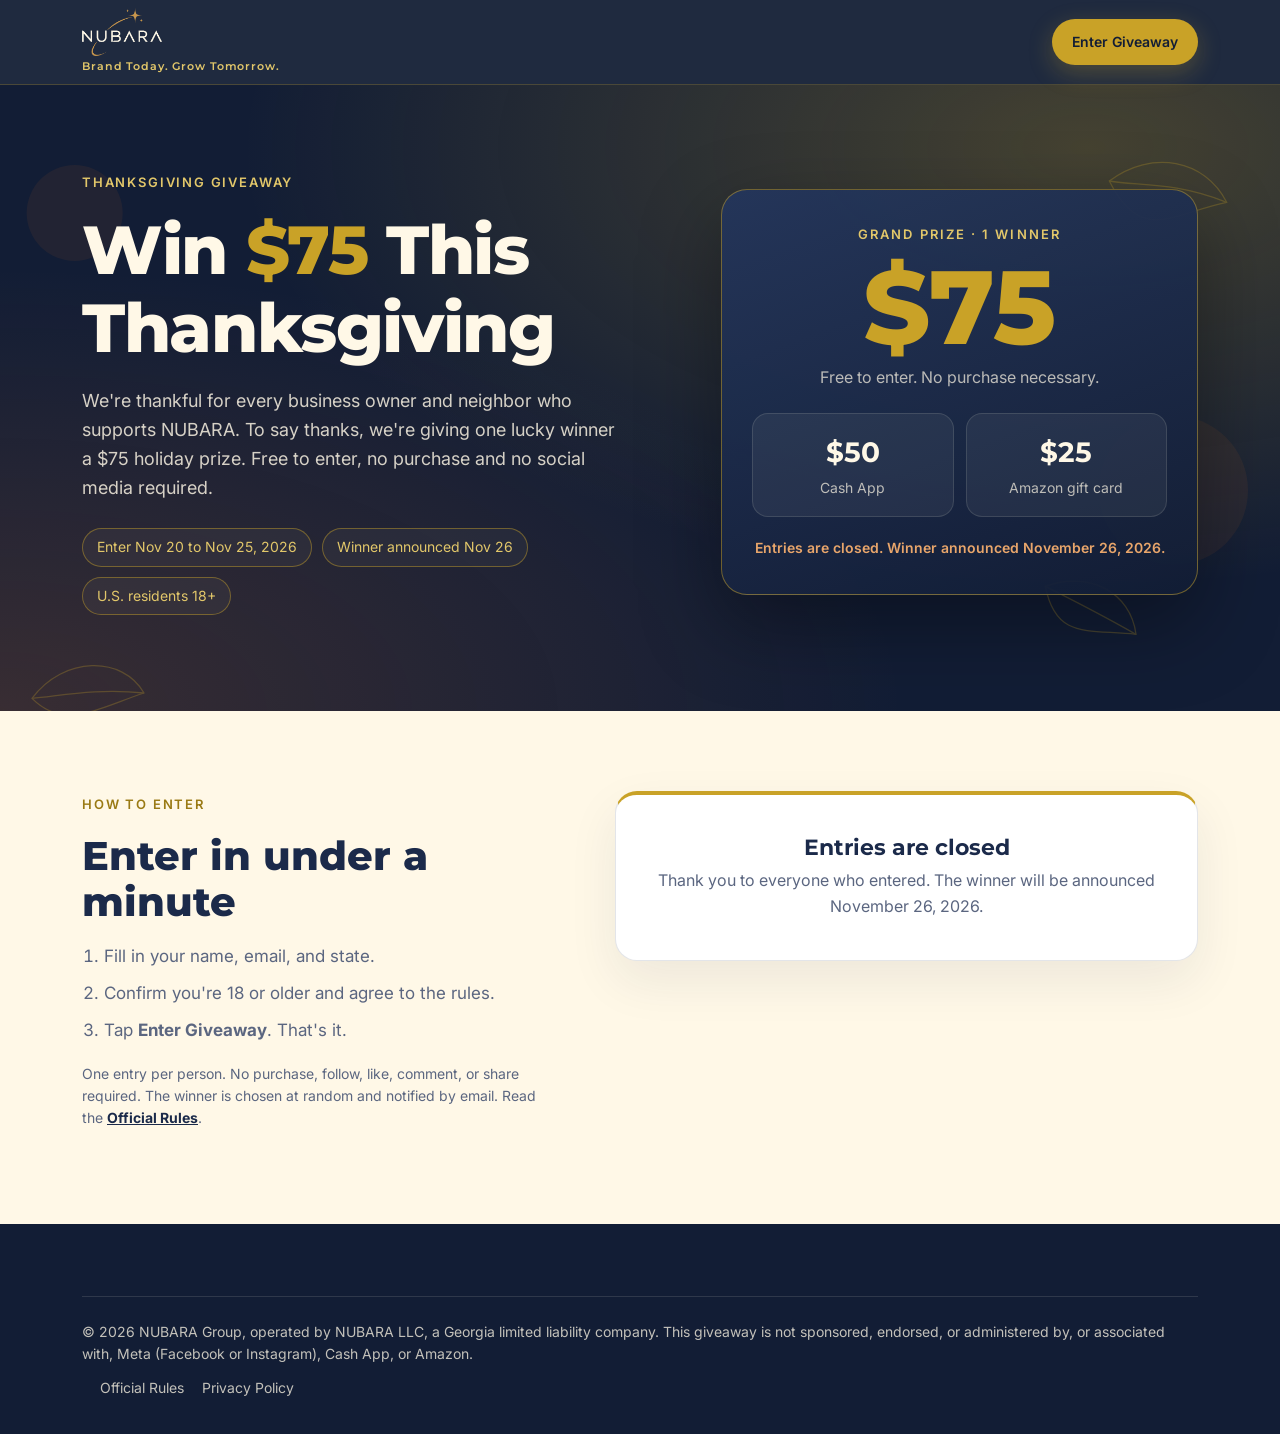
==== giveaway/index.html @ e5b932e5 "Add reusable giveaway system: Thanksgiving giveaway page, official rules, homepage banner Config-dri" ====
<!DOCTYPE html>
<html lang="en">
<head>
  <meta charset="UTF-8">
  <meta name="viewport" content="width=device-width, initial-scale=1.0">
  <title>Thanksgiving Giveaway | NUBARA Group</title>
  <meta name="description" content="Enter the NUBARA Group Thanksgiving Giveaway for a chance to win $75. Free to enter. U.S. residents 18+. No purchase or social media required.">
  <link rel="canonical" href="https://www.nubaragroup.com/giveaway/">
  <meta property="og:title" content="Win $75 This Thanksgiving | NUBARA Group">
  <meta property="og:description" content="Free to enter. One winner gets $50 Cash App + a $25 Amazon gift card. U.S. residents 18+.">
  <meta property="og:url" content="https://www.nubaragroup.com/giveaway/">
  <meta property="og:type" content="website">
  <link rel="icon" href="../assets/favicon.svg" type="image/svg+xml">
  <link rel="preconnect" href="https://fonts.googleapis.com">
  <link rel="preconnect" href="https://fonts.gstatic.com" crossorigin>
  <link href="https://fonts.googleapis.com/css2?family=Inter:wght@400;500;600&family=Montserrat:wght@600;700;800&display=swap" rel="stylesheet">
  <link rel="stylesheet" href="../assets/styles.css">
  <link rel="stylesheet" href="../promo/promo.css">
  <script src="../promo/config.js"></script>
</head>
<body class="promo-theme-thanksgiving">

<header class="site-header">
  <div class="wrap nav">
    <a class="brand" href="../" aria-label="NUBARA home"><img src="../assets/logo-light.png" alt="NUBARA"><span class="brand-tag">Brand Today. Grow Tomorrow.</span></a>
    <a class="btn btn-gold" href="#enter">Enter Giveaway</a>
  </div>
</header>

<main>
  <section class="gv-hero">
    <svg class="gv-leaves" viewBox="0 0 1200 600" preserveAspectRatio="xMidYMid slice" aria-hidden="true">
      <g fill="none" stroke="#C9A227" stroke-width="1.2" opacity=".55">
        <path d="M1040 90c40-30 90-20 110 20-50 10-80 40-110-20z"/><path d="M1040 90c25 5 60 0 110 20"/>
        <path d="M30 575c30-40 85-40 105-5-45 15-75 35-105 5z"/><path d="M30 575c25-2 60-10 105-5"/>
        <path d="M980 470c40-15 80 5 85 45-45-5-75 5-85-45z"/><path d="M980 470c20 10 50 25 85 45"/>
      </g>
      <g fill="#C1652A" opacity=".18">
        <circle cx="1100" cy="380" r="70"/><circle cx="70" cy="120" r="45"/>
      </g>
    </svg>
    <div class="wrap">
      <div>
        <span class="eyebrow" data-p="eyebrow">Thanksgiving Giveaway</span>
        <h1 data-p="headline-html">Win <span class="gold">$75</span> This Thanksgiving</h1>
        <p class="lead" data-p="intro">We're thankful for every business owner and neighbor who supports NUBARA. To say thanks, we're giving one lucky winner a $75 holiday prize. Free to enter, no purchase and no social media required.</p>
        <div class="gv-facts">
          <span class="gv-chip" data-p="window">Enter Nov 20 to Nov 25, 2026</span>
          <span class="gv-chip" data-p="announce-chip">Winner announced Nov 26</span>
          <span class="gv-chip">U.S. residents 18+</span>
        </div>
      </div>
      <div class="gv-prize">
        <div class="label">Grand prize &middot; <span data-p="winners-text">1 winner</span></div>
        <div class="total" data-p="prizeTotal">$75</div>
        <p class="sub">Free to enter. No purchase necessary.</p>
        <div class="gv-prize-items" data-p="prizes">
          <div><b>$50</b><span>Cash App</span></div>
          <div><b>$25</b><span>Amazon gift card</span></div>
        </div>
        <div class="gv-count" data-p="countdown" aria-live="polite"></div>
      </div>
    </div>
  </section>

  <section class="gv-entry" id="enter">
    <div class="wrap">
      <div class="gv-steps">
        <span class="eyebrow" style="color:#9A7A14">How to enter</span>
        <h2>Enter in under a minute</h2>
        <ol>
          <li>Fill in your name, email, and state.</li>
          <li>Confirm you're 18 or older and agree to the rules.</li>
          <li>Tap <strong>Enter Giveaway</strong>. That's it.</li>
        </ol>
        <p class="fine">One entry per person. No purchase, follow, like, comment, or share required. The winner is chosen at random and notified by email. Read the <a href="rules.html">Official Rules</a>.</p>
      </div>

      <div class="gv-card" id="gv-card">
        <div id="gv-form-wrap">
          <h3>Enter the giveaway</h3>
          <p class="sub">We'll only use your info to run this giveaway and contact the winner.</p>
          <form class="gv-form" id="gv-form" novalidate>
            <label class="f">Full name<input type="text" name="name" autocomplete="name" maxlength="80" required></label>
            <label class="f">Email address<input type="email" name="email" autocomplete="email" maxlength="120" required></label>
            <label class="f">State of residence
              <select name="state" required>
                <option value="">Select your state</option>
                <option>Alabama</option><option>Alaska</option><option>Arizona</option><option>Arkansas</option><option>California</option><option>Colorado</option><option>Connecticut</option><option>Delaware</option><option>District of Columbia</option><option>Florida</option><option>Georgia</option><option>Hawaii</option><option>Idaho</option><option>Illinois</option><option>Indiana</option><option>Iowa</option><option>Kansas</option><option>Kentucky</option><option>Louisiana</option><option>Maine</option><option>Maryland</option><option>Massachusetts</option><option>Michigan</option><option>Minnesota</option><option>Mississippi</option><option>Missouri</option><option>Montana</option><option>Nebraska</option><option>Nevada</option><option>New Hampshire</option><option>New Jersey</option><option>New Mexico</option><option>New York</option><option>North Carolina</option><option>North Dakota</option><option>Ohio</option><option>Oklahoma</option><option>Oregon</option><option>Pennsylvania</option><option>Rhode Island</option><option>South Carolina</option><option>South Dakota</option><option>Tennessee</option><option>Texas</option><option>Utah</option><option>Vermont</option><option>Virginia</option><option>Washington</option><option>West Virginia</option><option>Wisconsin</option><option>Wyoming</option>
              </select>
            </label>
            <label class="gv-check"><input type="checkbox" name="age" required><span>I confirm I am 18 years of age or older and a legal U.S. resident.</span></label>
            <label class="gv-check"><input type="checkbox" name="rules" required><span>I agree to the <a href="rules.html" target="_blank" rel="noopener">Official Giveaway Rules</a>.</span></label>
            <div class="gv-hp" aria-hidden="true"><label>Leave blank<input type="text" name="website" tabindex="-1" autocomplete="off"></label></div>
            <button class="btn btn-gold" type="submit">Enter Giveaway</button>
            <p class="gv-status" id="gv-status" role="status" aria-live="polite"></p>
          </form>
        </div>
      </div>
    </div>
  </section>
</main>

<footer class="site-footer" style="padding-top:28px">
  <div class="wrap">
    <div class="footer-bottom">
      <span>&copy; 2026 NUBARA Group, operated by NUBARA LLC, a Georgia limited liability company. This giveaway is not sponsored, endorsed, or administered by, or associated with, Meta (Facebook or Instagram), Cash App, or Amazon.</span>
      <span><a href="rules.html">Official Rules</a><a href="../privacy-policy.html">Privacy Policy</a></span>
    </div>
  </div>
</footer>

<script src="../promo/promo.js"></script>
</body>
</html>
---- assets/styles.css ----
:root {
  --navy: #1B2A4A;
  --navy-deep: #121D35;
  --navy-soft: #24365C;
  --gold: #C9A227;
  --gold-soft: #E2C76A;
  --cream: #FFF8E7;
  --cream-deep: #F5EAD0;
  --ink: #1B2A4A;
  --muted: #5B6680;
  --line: rgba(27, 42, 74, 0.12);
  --radius: 18px;
  --max: 1160px;
}

* { box-sizing: border-box; }
html { scroll-behavior: smooth; }
body {
  margin: 0;
  font-family: "Inter", Arial, sans-serif;
  color: var(--ink);
  background: var(--cream);
  line-height: 1.6;
  -webkit-font-smoothing: antialiased;
}
img { max-width: 100%; display: block; }
a { color: inherit; }
h1, h2, h3 {
  font-family: "Montserrat", "Inter", Arial, sans-serif;
  line-height: 1.15;
  margin: 0;
}
.wrap { max-width: var(--max); margin: 0 auto; padding: 0 22px; }

/* Header */
.site-header {
  position: sticky; top: 0; z-index: 50;
  background: rgba(18, 29, 53, 0.94);
  backdrop-filter: blur(10px);
  border-bottom: 1px solid rgba(201, 162, 39, 0.25);
}
.nav { display: flex; align-items: center; justify-content: space-between; height: 84px; gap: 20px; }
.brand { display: flex; flex-direction: column; align-items: flex-start; text-decoration: none; }
.brand img { height: 48px; width: auto; }
.brand-tag { font-family: "Montserrat", sans-serif; font-size: 11px; font-weight: 600; letter-spacing: .08em; color: var(--gold-soft); margin-top: 2px; white-space: nowrap; }
.nav-links { display: flex; align-items: center; gap: 28px; }
.nav-links a { color: var(--cream); text-decoration: none; font-size: 15px; font-weight: 500; opacity: .85; }
.nav-links a:hover { opacity: 1; color: var(--gold-soft); }
.btn {
  display: inline-flex; align-items: center; justify-content: center; gap: 8px;
  padding: 14px 24px; border-radius: 999px; font-weight: 600; font-size: 15px;
  text-decoration: none; transition: transform .15s ease, box-shadow .15s ease, background .15s ease;
  border: 2px solid transparent; cursor: pointer;
}
.btn:hover { transform: translateY(-1px); }
.btn-gold { background: var(--gold); color: var(--navy-deep); box-shadow: 0 8px 24px rgba(201, 162, 39, .28); }
.btn-gold:hover { background: var(--gold-soft); }
.btn-ghost { border-color: rgba(255, 248, 231, .4); color: var(--cream); }
.btn-ghost:hover { border-color: var(--gold); color: var(--gold-soft); }
.btn-navy { background: var(--navy); color: var(--cream); }
.btn-navy:hover { background: var(--navy-soft); }
.nav .btn { padding: 10px 18px; font-size: 14px; }
.menu-toggle { display: none; background: none; border: 0; color: var(--cream); font-size: 26px; cursor: pointer; }

/* Hero */
.hero {
  background:
    linear-gradient(90deg, rgba(18, 29, 53, .95) 0%, rgba(18, 29, 53, .82) 38%, rgba(18, 29, 53, .30) 75%, rgba(18, 29, 53, .15) 100%),
    linear-gradient(0deg, rgba(18, 29, 53, .55) 0%, rgba(18, 29, 53, 0) 30%),
    url("atlanta-skyline.jpg") center 40% / cover no-repeat,
    var(--navy-deep);
  color: var(--cream);
  padding: 120px 0 140px;
  overflow: hidden;
}
.hero-grid { display: block; }
.hero-grid > div { max-width: 620px; }
.eyebrow {
  display: inline-block; font-size: 13px; letter-spacing: .14em; text-transform: uppercase;
  color: var(--gold-soft); font-weight: 600; margin-bottom: 18px;
}
.hero h1 { font-size: clamp(38px, 5.4vw, 64px); font-weight: 800; letter-spacing: -.02em; }
.hero h1 .gold { color: var(--gold); }
.hero p.lead { font-size: 19px; color: rgba(255, 248, 231, .82); max-width: 560px; margin: 22px 0 32px; }
.hero-ctas { display: flex; flex-wrap: wrap; gap: 14px; }
.tagline { margin-top: 34px; font-family: "Montserrat", sans-serif; font-weight: 600; color: var(--gold-soft); letter-spacing: .04em; }

.check-card {
  background: rgba(18, 29, 53, .82);
  backdrop-filter: blur(6px); -webkit-backdrop-filter: blur(6px);
  border: 1px solid rgba(201, 162, 39, .35);
  border-radius: 24px; padding: 30px;
  box-shadow: 0 30px 80px rgba(0, 0, 0, .35);
}
.check-card h3 { font-size: 20px; color: var(--cream); margin-bottom: 6px; }
.check-card .sub { color: rgba(255, 248, 231, .65); font-size: 14px; margin: 0 0 20px; }
.check-item { display: flex; gap: 14px; padding: 14px 0; border-top: 1px solid rgba(255, 248, 231, .1); }
.check-item:first-of-type { border-top: 0; }
.check-num {
  flex: 0 0 34px; height: 34px; border-radius: 50%;
  background: rgba(201, 162, 39, .15); border: 1px solid var(--gold);
  color: var(--gold-soft); font-weight: 700; display: grid; place-items: center; font-size: 14px;
}
.check-item strong { display: block; color: var(--cream); font-size: 15px; }
.check-item span { color: rgba(255, 248, 231, .65); font-size: 14px; }

/* Check strip */
.check-strip {
  background:
    linear-gradient(90deg, rgba(18, 29, 53, .92) 0%, rgba(18, 29, 53, .78) 50%, rgba(18, 29, 53, .45) 100%), linear-gradient(0deg, rgba(18, 29, 53, .92) 0%, rgba(18, 29, 53, .2) 45%),
    url("team-meeting.jpg") center 45% / cover no-repeat,
    var(--navy);
  color: var(--cream); padding: 90px 0 80px; border-top: 3px solid var(--gold);
}
.about-block { max-width: 760px; margin-bottom: 60px; }
.about-block h2 { font-size: clamp(30px, 3.6vw, 44px); font-weight: 800; letter-spacing: -.015em; margin-bottom: 18px; }
.about-block p { font-size: 18px; color: rgba(255, 248, 231, .85); margin: 0 0 14px; }
.check-strip-head { display: flex; justify-content: space-between; align-items: end; gap: 30px; flex-wrap: wrap; margin-bottom: 34px; }
.check-strip-head h3 { font-size: clamp(22px, 2.4vw, 28px); font-weight: 700; }
.check-strip-head p { margin: 0; color: rgba(255, 248, 231, .7); max-width: 420px; }
.check-grid { display: grid; grid-template-columns: repeat(5, 1fr); gap: 16px; }
.check-tile { background: rgba(255, 248, 231, .05); border: 1px solid rgba(201, 162, 39, .3); border-radius: 16px; padding: 22px 20px; }
.check-tile .check-num { margin-bottom: 14px; width: 34px; }
.check-tile strong { display: block; font-size: 16px; margin-bottom: 6px; color: var(--cream); }
.check-tile span { font-size: 14px; color: rgba(255, 248, 231, .68); }

/* Sections */
section { padding: 96px 0; }
.section-head { max-width: 700px; margin-bottom: 52px; }
.section-head .eyebrow { color: #9A7A14; }
.section-head h2 { font-size: clamp(30px, 3.6vw, 44px); font-weight: 800; letter-spacing: -.015em; }
.section-head p { color: var(--muted); font-size: 18px; margin: 16px 0 0; }

.services-grid { display: grid; grid-template-columns: repeat(3, 1fr); gap: 24px; }
.service {
  background: #fff; border: 1px solid var(--line); border-radius: var(--radius);
  padding: 0; display: flex; flex-direction: column; overflow: hidden;
  box-shadow: 0 10px 30px rgba(27, 42, 74, .06);
  transition: transform .2s ease, box-shadow .2s ease;
}
.service:hover { transform: translateY(-4px); box-shadow: 0 18px 40px rgba(27, 42, 74, .12); }
.service-photo { position: relative; aspect-ratio: 2 / 1; overflow: hidden; }
.service-photo img { width: 100%; height: 100%; object-fit: cover; transition: transform .4s ease; }
.service-photo::after { content: ""; position: absolute; inset: 0; background: linear-gradient(180deg, rgba(27, 42, 74, 0) 40%, rgba(27, 42, 74, .55) 100%); }
.service:hover .service-photo img { transform: scale(1.04); }
.service-body { padding: 0 30px 34px; }
.service .icon {
  width: 54px; height: 54px; border-radius: 14px; background: var(--navy);
  display: grid; place-items: center; margin: -27px 0 20px; position: relative; z-index: 1;
  border: 3px solid #fff;
}
.service .icon svg { width: 26px; height: 26px; stroke: var(--gold); }
.service h3 { font-size: 22px; margin-bottom: 10px; }
.service p { color: var(--muted); margin: 0 0 18px; }
.service ul { list-style: none; padding: 0; margin: 0; }
.service li { padding: 7px 0 7px 26px; position: relative; font-size: 15px; }
.service li::before {
  content: ""; position: absolute; left: 0; top: 14px; width: 12px; height: 2px; background: var(--gold);
}

.steps-section { background: var(--cream-deep); }
.steps { display: grid; grid-template-columns: repeat(4, 1fr); gap: 22px; counter-reset: step; }
.step { background: var(--cream); border-radius: var(--radius); padding: 30px 26px; border: 1px solid var(--line); }
.step::before {
  counter-increment: step; content: "0" counter(step);
  font-family: "Montserrat", sans-serif; font-weight: 800; font-size: 34px; color: var(--gold);
  display: block; margin-bottom: 12px;
}
.step h3 { font-size: 18px; margin-bottom: 8px; }
.step p { color: var(--muted); font-size: 15px; margin: 0; }

.why-grid { display: grid; grid-template-columns: repeat(2, 1fr); gap: 22px; }
.why { display: flex; gap: 18px; padding: 26px; border-radius: var(--radius); border: 1px solid var(--line); background: #fff; }
.why .dot { flex: 0 0 12px; height: 12px; margin-top: 8px; border-radius: 50%; background: var(--gold); box-shadow: 0 0 0 6px rgba(201, 162, 39, .18); }
.why h3 { font-size: 18px; margin-bottom: 6px; }
.why p { color: var(--muted); margin: 0; font-size: 15px; }

.cta-band {
  background: linear-gradient(120deg, var(--navy-deep), var(--navy) 60%, var(--navy-soft));
  color: var(--cream); border-radius: 28px; padding: 60px 56px;
  display: grid; grid-template-columns: 1.4fr 1fr; gap: 40px; align-items: center;
  position: relative; overflow: hidden;
}
.cta-band::after {
  content: ""; position: absolute; right: -80px; top: -80px; width: 280px; height: 280px;
  border-radius: 50%; background: radial-gradient(circle, rgba(201, 162, 39, .35), transparent 70%);
}
.cta-band h2 { font-size: clamp(28px, 3.2vw, 40px); font-weight: 800; }
.cta-band p { color: rgba(255, 248, 231, .78); margin: 14px 0 0; font-size: 17px; }
.cta-actions { display: flex; flex-direction: column; gap: 12px; position: relative; z-index: 1; }

/* Footer */
.site-footer { background: var(--navy-deep); color: rgba(255, 248, 231, .75); padding: 64px 0 34px; margin-top: 0; }
.footer-grid { display: grid; grid-template-columns: 1.3fr 1fr 1fr; gap: 40px; }
.footer-grid img { height: 64px; width: auto; margin-bottom: 14px; }
.footer-grid h4 { color: var(--gold-soft); font-family: "Montserrat", sans-serif; font-size: 14px; letter-spacing: .1em; text-transform: uppercase; margin: 0 0 16px; }
.footer-grid a { display: block; color: rgba(255, 248, 231, .8); text-decoration: none; padding: 4px 0; font-size: 15px; }
.footer-grid a:hover { color: var(--gold-soft); }
.footer-tag { font-family: "Montserrat", sans-serif; color: var(--gold-soft); font-weight: 600; }
.footer-bottom { border-top: 1px solid rgba(255, 248, 231, .12); margin-top: 44px; padding-top: 24px; display: flex; justify-content: space-between; flex-wrap: wrap; gap: 12px; font-size: 14px; }
.footer-bottom a { color: rgba(255, 248, 231, .75); text-decoration: none; margin-left: 18px; }
.footer-bottom a:hover { color: var(--gold-soft); }

/* Legal pages */
.legal { max-width: 820px; margin: 0 auto; padding: 70px 22px 20px; }
.legal h1 { font-size: 40px; font-weight: 800; padding-bottom: 14px; border-bottom: 3px solid var(--gold); margin-bottom: 10px; }
.legal .updated { color: var(--muted); margin-bottom: 30px; }
.legal h2 { font-size: 22px; margin: 34px 0 10px; }
.legal p, .legal li { color: #2E3A55; }
.legal a { color: #8A6D00; }

/* Responsive */
@media (max-width: 960px) {
  .hero-grid, .cta-band { grid-template-columns: 1fr; }
  .services-grid { grid-template-columns: 1fr; }
  .check-grid { grid-template-columns: repeat(2, 1fr); }
  .steps { grid-template-columns: repeat(2, 1fr); }
  .footer-grid { grid-template-columns: 1fr 1fr; }
}
@media (max-width: 760px) {
  .menu-toggle { display: block; }
  .nav-links {
    display: none; position: absolute; top: 84px; left: 0; right: 0;
    flex-direction: column; align-items: flex-start; gap: 0;
    background: var(--navy-deep); padding: 10px 22px 22px; border-bottom: 1px solid rgba(201, 162, 39, .25);
  }
  .nav-links.open { display: flex; }
  .nav-links a { padding: 12px 0; width: 100%; }
  .nav-links .btn { margin-top: 10px; width: auto; }
  .brand img { height: 40px; }
  .brand-tag { font-size: 10px; }
  .hero { padding: 60px 0 80px; }
  section { padding: 72px 0; }
  .steps, .why-grid, .footer-grid, .check-grid { grid-template-columns: 1fr; }
  .hero {
    background:
      linear-gradient(180deg, rgba(18, 29, 53, .88) 0%, rgba(18, 29, 53, .80) 60%, rgba(18, 29, 53, .92) 100%),
      url("atlanta-skyline.jpg") 62% 40% / cover no-repeat,
      var(--navy-deep);
  }
  .cta-band { padding: 40px 26px; }
  .check-card { padding: 22px; }
  .hero-ctas .btn { width: 100%; }
  .footer-bottom a { margin: 0 18px 0 0; }
}

/* Visibility check contact line */
.cta-band p a { color: var(--gold, #C9A227); font-weight: 700; text-decoration: none; }
.cta-band p a:hover { text-decoration: underline; }
.hero-contact { margin: 18px 0 0; font-size: 16px; opacity: .9; }
.hero-contact a { color: #C9A227; font-weight: 700; text-decoration: none; }
.hero-contact a:hover { text-decoration: underline; }

/* Free visibility check form */
#check { padding: 96px 0; }
.check-grid { display: grid; grid-template-columns: 1fr 1fr; gap: 48px; align-items: start; }
.check-head { margin-bottom: 0; }
.check-list { margin: 22px 0 0; padding: 0; list-style: none; }
.check-list li { padding: 8px 0 8px 30px; position: relative; color: var(--ink); font-weight: 600; }
.check-list li::before { content: ""; position: absolute; left: 0; top: 13px; width: 16px; height: 16px; border-radius: 50%; background: var(--gold); box-shadow: inset 0 0 0 4px var(--cream-deep); }
.check-form { background: #fff; border: 1px solid var(--line); border-radius: var(--radius); padding: 28px; box-shadow: 0 18px 50px rgba(27, 42, 74, .10); display: grid; gap: 14px; }
.check-form label { display: grid; gap: 6px; font-weight: 600; font-size: 15px; color: var(--navy); }
.check-form .opt { font-weight: 400; color: var(--muted); }
.check-form input, .check-form select, .check-form textarea { font: inherit; font-size: 16px; padding: 12px 14px; border: 1px solid rgba(27, 42, 74, .22); border-radius: 12px; background: var(--cream); color: var(--ink); width: 100%; }
.check-form input:focus, .check-form select:focus, .check-form textarea:focus { outline: 2px solid var(--gold); border-color: var(--gold); }
.check-form .two { display: grid; grid-template-columns: 1fr 1fr; gap: 14px; }
.check-form button { width: 100%; border: 0; cursor: pointer; font-size: 17px; margin-top: 4px; }
.check-form button:disabled { opacity: .7; cursor: wait; }
.check-form .hp { position: absolute; left: -9999px; }
.form-note { margin: 0; font-size: 13px; color: var(--muted); }
.form-note a, .form-status a { color: var(--navy); font-weight: 700; }
.form-status { margin: 0; font-weight: 600; font-size: 15px; }
.form-status.ok { color: #1F7A3D; }
.form-status.err { color: #A3261B; }
@media (max-width: 860px) {
  #check { padding: 64px 0; }
  .check-grid { grid-template-columns: 1fr; gap: 28px; }
  .check-form { padding: 22px; }
  .check-form .two { grid-template-columns: 1fr; }
}
#check { scroll-margin-top: 80px; }
---- promo/promo.css ----
/* NUBARA promotions (giveaway page, rules, homepage banner) */
.promo-theme-thanksgiving { --accent: #C1652A; --accent-soft: #E9A66B; }
.promo-theme-christmas { --accent: #B3202A; --accent-soft: #E5767C; }
.promo-theme-newyear { --accent: #C9A227; --accent-soft: #F1D98A; }
.promo-theme-standard { --accent: #C9A227; --accent-soft: #E2C76A; }

/* Homepage banner */
.promo-bar { background: linear-gradient(90deg, #C9A227, #E2C76A); color: #121D35; font-weight: 600; font-size: 15px; }
.promo-bar a { display: flex; align-items: center; justify-content: center; gap: 10px; padding: 11px 16px; text-decoration: none; color: inherit; text-align: center; }
.promo-bar strong { text-decoration: underline; text-underline-offset: 3px; white-space: nowrap; }

/* Hero */
.gv-hero { position: relative; overflow: hidden; color: var(--cream); padding: 84px 0 96px;
  background: radial-gradient(ellipse at 85% 10%, rgba(201,162,39,.28), transparent 55%), radial-gradient(ellipse at 0% 100%, rgba(193,101,42,.22), transparent 50%), var(--navy-deep); }
.gv-hero .wrap { position: relative; z-index: 1; display: grid; grid-template-columns: 1.1fr .9fr; gap: 56px; align-items: center; }
.gv-leaves { position: absolute; inset: 0; pointer-events: none; opacity: .5; }
.gv-hero h1 { font-size: clamp(40px, 6vw, 68px); font-weight: 800; letter-spacing: -.02em; }
.gv-hero h1 .gold { color: var(--gold); }
.gv-hero .lead { font-size: 18px; color: rgba(255,248,231,.82); margin: 20px 0 26px; max-width: 540px; }
.gv-facts { display: flex; flex-wrap: wrap; gap: 10px; }
.gv-chip { border: 1px solid rgba(201,162,39,.45); border-radius: 999px; padding: 7px 14px; font-size: 14px; color: var(--gold-soft); background: rgba(255,248,231,.04); }

.gv-prize { background: linear-gradient(160deg, rgba(36,54,92,.95), rgba(18,29,53,.95)); border: 1px solid rgba(201,162,39,.5); border-radius: 26px; padding: 34px 30px; text-align: center; box-shadow: 0 30px 80px rgba(0,0,0,.35); }
.gv-prize .label { font-size: 13px; letter-spacing: .16em; text-transform: uppercase; color: var(--gold-soft); font-weight: 600; }
.gv-prize .total { font-family: "Montserrat", sans-serif; font-weight: 800; font-size: clamp(72px, 10vw, 104px); line-height: 1; color: var(--gold); margin: 10px 0 6px; }
.gv-prize .sub { color: rgba(255,248,231,.7); margin: 0 0 22px; }
.gv-prize-items { display: grid; grid-template-columns: 1fr 1fr; gap: 12px; }
.gv-prize-items div { border-radius: 16px; background: rgba(255,248,231,.06); border: 1px solid rgba(255,248,231,.12); padding: 16px 10px; }
.gv-prize-items b { display: block; font-family: "Montserrat", sans-serif; font-size: 28px; color: var(--cream); }
.gv-prize-items span { font-size: 14px; color: rgba(255,248,231,.7); }
.gv-count { margin-top: 20px; font-size: 14px; color: var(--accent-soft, #E9A66B); font-weight: 600; }

/* Entry */
.gv-entry { padding: 80px 0; }
.gv-entry .wrap { display: grid; grid-template-columns: .9fr 1.1fr; gap: 56px; align-items: start; }
.gv-steps h2 { font-size: clamp(28px, 3.4vw, 40px); font-weight: 800; margin-bottom: 18px; }
.gv-steps ol { margin: 0; padding-left: 22px; color: var(--muted); font-size: 17px; }
.gv-steps li { margin-bottom: 10px; }
.gv-steps .fine { font-size: 14px; color: var(--muted); margin-top: 18px; }
.gv-steps .fine a { color: var(--navy); font-weight: 700; }
.gv-card { background: #fff; border: 1px solid var(--line); border-top: 4px solid var(--gold); border-radius: 22px; padding: 30px; box-shadow: 0 20px 50px rgba(27,42,74,.08); }
.gv-card h3 { font-size: 22px; margin-bottom: 6px; }
.gv-card .sub { color: var(--muted); margin: 0 0 20px; font-size: 15px; }
.gv-form { display: grid; gap: 16px; }
.gv-form label.f { display: grid; gap: 6px; font-weight: 600; font-size: 15px; color: var(--navy); }
.gv-form input[type=text], .gv-form input[type=email], .gv-form select { font: inherit; font-size: 16px; padding: 12px 14px; border: 1px solid rgba(27,42,74,.22); border-radius: 12px; background: var(--cream); color: var(--ink); width: 100%; }
.gv-form input:focus, .gv-form select:focus { outline: 2px solid var(--gold); border-color: var(--gold); }
.gv-check { display: flex; gap: 10px; align-items: flex-start; font-size: 15px; color: var(--ink); }
.gv-check input { width: 20px; height: 20px; margin-top: 2px; accent-color: var(--navy); flex: 0 0 auto; }
.gv-check a { color: var(--navy); font-weight: 700; }
.gv-form .btn { width: 100%; font-size: 17px; padding: 16px 24px; }
.gv-form .btn[disabled] { opacity: .6; cursor: wait; transform: none; }
.gv-hp { position: absolute; left: -9999px; width: 1px; height: 1px; overflow: hidden; }
.gv-status { margin: 0; font-weight: 600; font-size: 15px; }
.gv-status.err { color: #A3261B; }
.gv-done { text-align: center; padding: 20px 6px; }
.gv-done .icon { width: 64px; height: 64px; border-radius: 50%; background: rgba(201,162,39,.15); border: 2px solid var(--gold); display: grid; place-items: center; margin: 0 auto 16px; color: #9A7A14; font-size: 30px; font-weight: 800; }
.gv-done h3 { font-size: 24px; margin-bottom: 10px; }
.gv-done p { color: var(--muted); margin: 0 0 8px; }
.gv-closed { text-align: center; padding: 10px 0; }
.gv-closed h3 { font-size: 22px; margin-bottom: 8px; }
.gv-closed p { color: var(--muted); margin: 0; }

/* Rules page */
.gv-rules { max-width: 820px; margin: 0 auto; padding: 56px 22px 80px; }
.gv-rules h1 { font-size: clamp(30px, 4vw, 42px); font-weight: 800; margin-bottom: 6px; }
.gv-rules h2 { font-size: 20px; margin: 28px 0 8px; }
.gv-rules p, .gv-rules li { color: #33405C; font-size: 16px; }
.gv-rules .nopurchase { font-weight: 700; color: var(--navy); background: #fff; border-left: 4px solid var(--gold); padding: 14px 18px; border-radius: 10px; }

@media (max-width: 900px) {
  .gv-hero .wrap, .gv-entry .wrap { grid-template-columns: 1fr; gap: 36px; }
  .gv-hero { padding: 56px 0 64px; }
  .gv-entry { padding: 56px 0; }
}
@media (max-width: 520px) {
  .gv-card { padding: 22px 18px; }
  .gv-prize { padding: 26px 18px; }
  .promo-bar { font-size: 14px; }
}
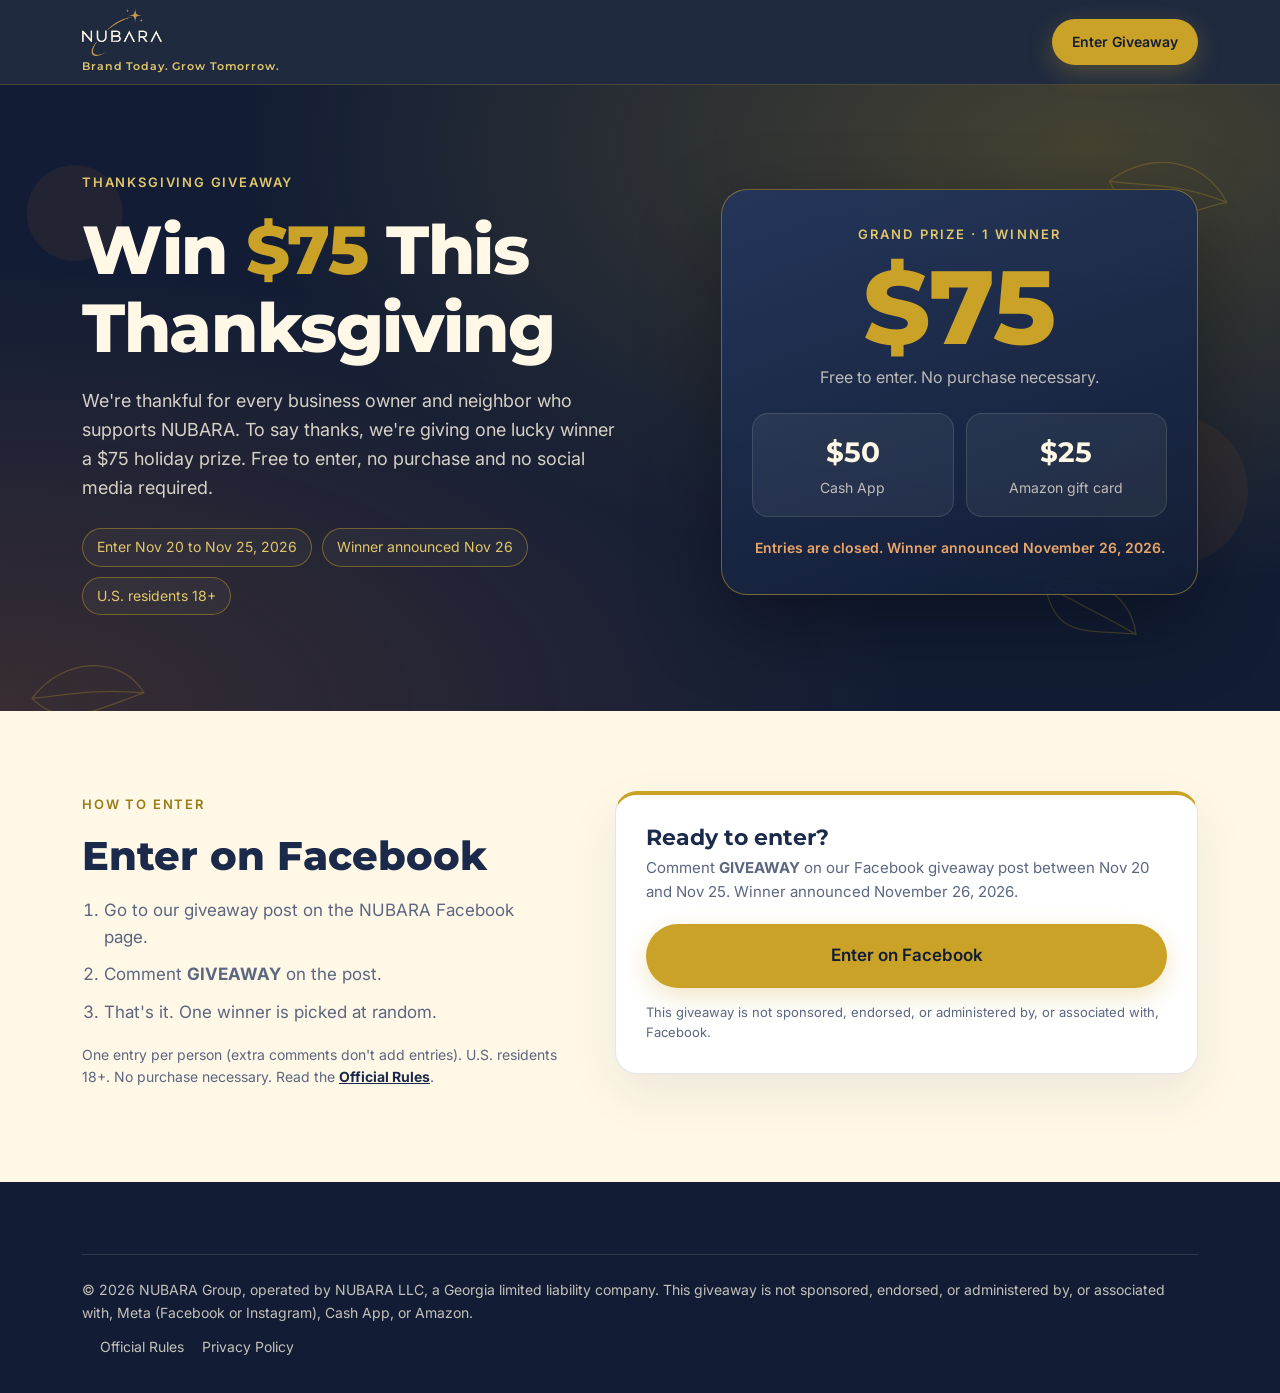
==== commit b1d9d91b: "Giveaway: switch entry to Facebook comment; homepage tagline says Georgia Co-Authored-By: Claude Opu" ====
--- a/giveaway/index.html
+++ b/giveaway/index.html
@@ -67,35 +67,20 @@
     <div class="wrap">
       <div class="gv-steps">
         <span class="eyebrow" style="color:#9A7A14">How to enter</span>
-        <h2>Enter in under a minute</h2>
+        <h2>Enter on Facebook</h2>
         <ol>
-          <li>Fill in your name, email, and state.</li>
-          <li>Confirm you're 18 or older and agree to the rules.</li>
-          <li>Tap <strong>Enter Giveaway</strong>. That's it.</li>
+          <li>Go to our giveaway post on the NUBARA Facebook page.</li>
+          <li>Comment <strong data-p="commentWord">GIVEAWAY</strong> on the post.</li>
+          <li>That's it. One winner is picked at random.</li>
         </ol>
-        <p class="fine">One entry per person. No purchase, follow, like, comment, or share required. The winner is chosen at random and notified by email. Read the <a href="rules.html">Official Rules</a>.</p>
+        <p class="fine">One entry per person (extra comments don't add entries). U.S. residents 18+. No purchase necessary. Read the <a href="rules.html">Official Rules</a>.</p>
       </div>
 
-      <div class="gv-card" id="gv-card">
-        <div id="gv-form-wrap">
-          <h3>Enter the giveaway</h3>
-          <p class="sub">We'll only use your info to run this giveaway and contact the winner.</p>
-          <form class="gv-form" id="gv-form" novalidate>
-            <label class="f">Full name<input type="text" name="name" autocomplete="name" maxlength="80" required></label>
-            <label class="f">Email address<input type="email" name="email" autocomplete="email" maxlength="120" required></label>
-            <label class="f">State of residence
-              <select name="state" required>
-                <option value="">Select your state</option>
-                <option>Alabama</option><option>Alaska</option><option>Arizona</option><option>Arkansas</option><option>California</option><option>Colorado</option><option>Connecticut</option><option>Delaware</option><option>District of Columbia</option><option>Florida</option><option>Georgia</option><option>Hawaii</option><option>Idaho</option><option>Illinois</option><option>Indiana</option><option>Iowa</option><option>Kansas</option><option>Kentucky</option><option>Louisiana</option><option>Maine</option><option>Maryland</option><option>Massachusetts</option><option>Michigan</option><option>Minnesota</option><option>Mississippi</option><option>Missouri</option><option>Montana</option><option>Nebraska</option><option>Nevada</option><option>New Hampshire</option><option>New Jersey</option><option>New Mexico</option><option>New York</option><option>North Carolina</option><option>North Dakota</option><option>Ohio</option><option>Oklahoma</option><option>Oregon</option><option>Pennsylvania</option><option>Rhode Island</option><option>South Carolina</option><option>South Dakota</option><option>Tennessee</option><option>Texas</option><option>Utah</option><option>Vermont</option><option>Virginia</option><option>Washington</option><option>West Virginia</option><option>Wisconsin</option><option>Wyoming</option>
-              </select>
-            </label>
-            <label class="gv-check"><input type="checkbox" name="age" required><span>I confirm I am 18 years of age or older and a legal U.S. resident.</span></label>
-            <label class="gv-check"><input type="checkbox" name="rules" required><span>I agree to the <a href="rules.html" target="_blank" rel="noopener">Official Giveaway Rules</a>.</span></label>
-            <div class="gv-hp" aria-hidden="true"><label>Leave blank<input type="text" name="website" tabindex="-1" autocomplete="off"></label></div>
-            <button class="btn btn-gold" type="submit">Enter Giveaway</button>
-            <p class="gv-status" id="gv-status" role="status" aria-live="polite"></p>
-          </form>
-        </div>
+      <div class="gv-card gv-fb-card">
+        <h3>Ready to enter?</h3>
+        <p class="sub">Comment <strong data-p="commentWord">GIVEAWAY</strong> on our Facebook giveaway post between <span data-p="window-plain">Nov 20 and Nov 25</span>. Winner announced <span data-p="announceLabel">November 26, 2026</span>.</p>
+        <a class="btn btn-gold" id="gv-fb" href="https://www.facebook.com/share/1UodZsdjBU/" target="_blank" rel="noopener" style="width:100%;font-size:17px;padding:16px 24px">Enter on Facebook</a>
+        <p class="fine" style="margin:14px 0 0;font-size:13px;color:var(--muted)">This giveaway is not sponsored, endorsed, or administered by, or associated with, Facebook.</p>
       </div>
     </div>
   </section>
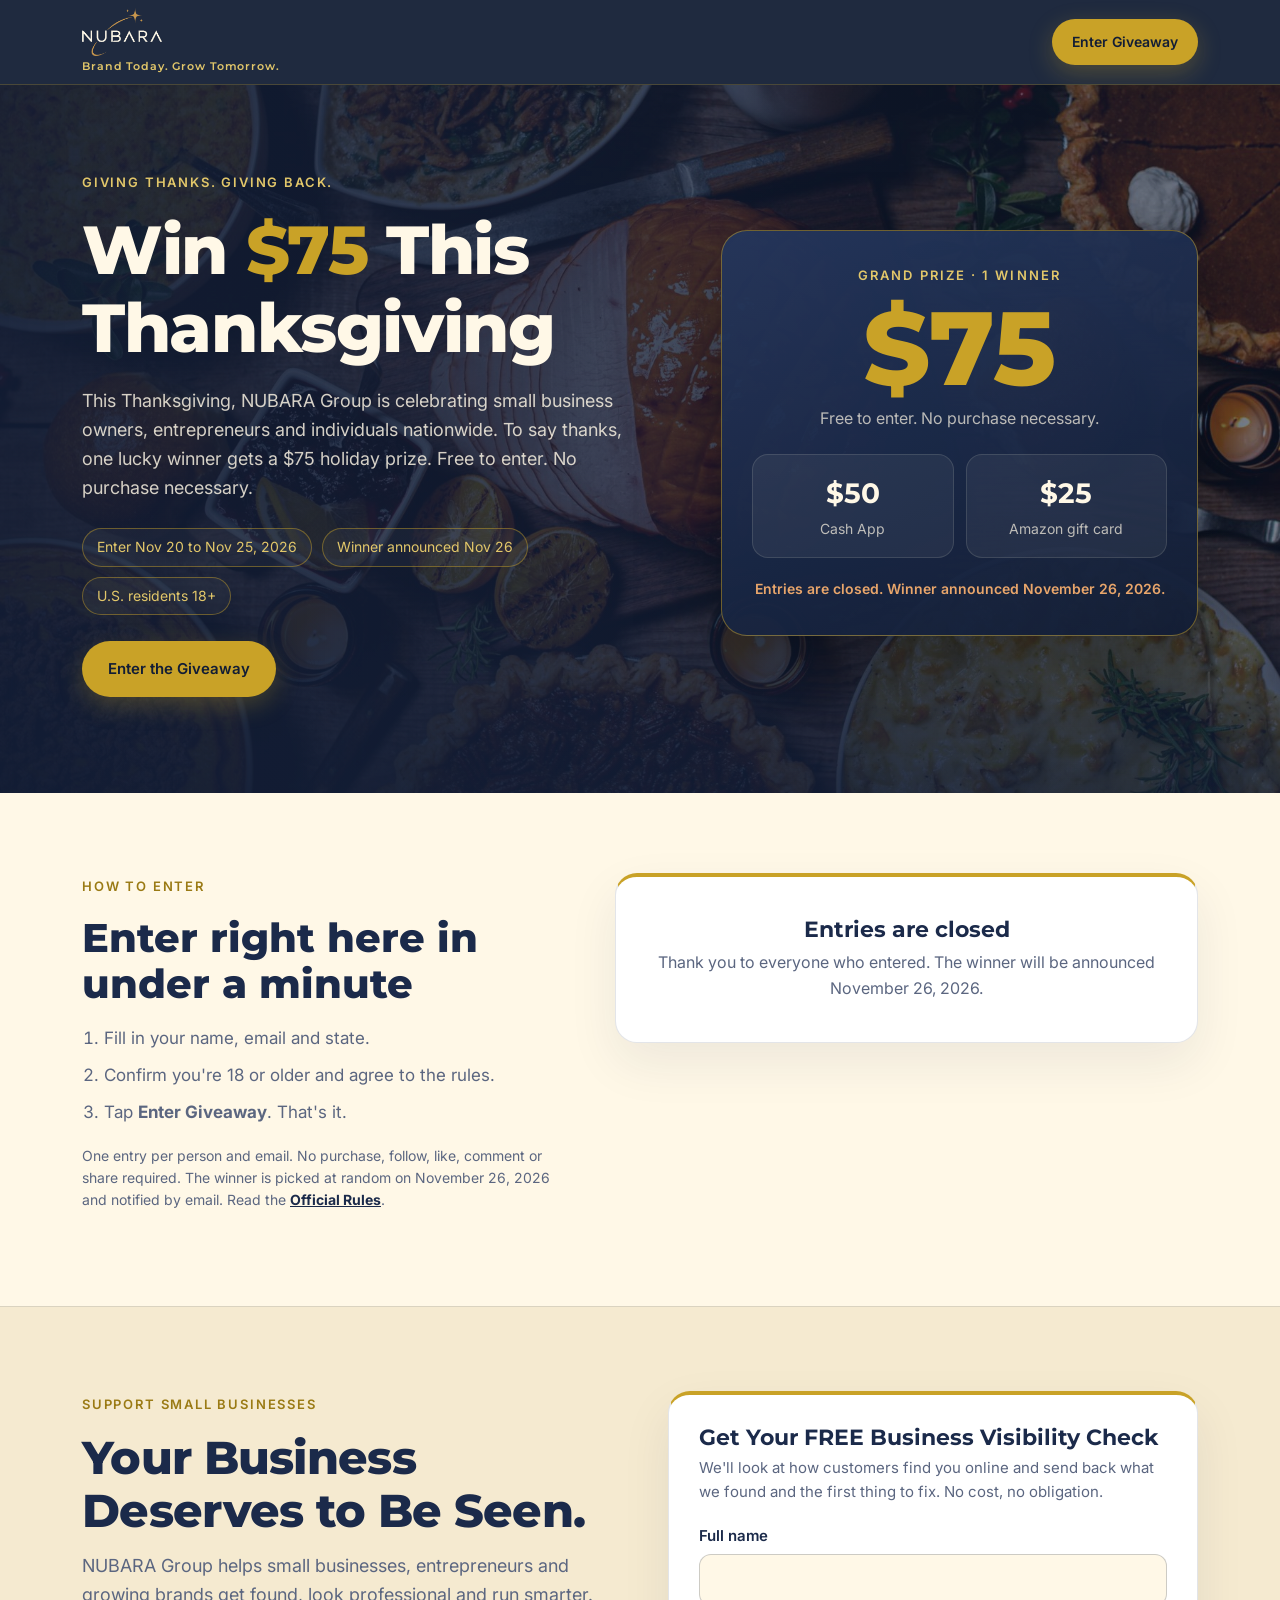
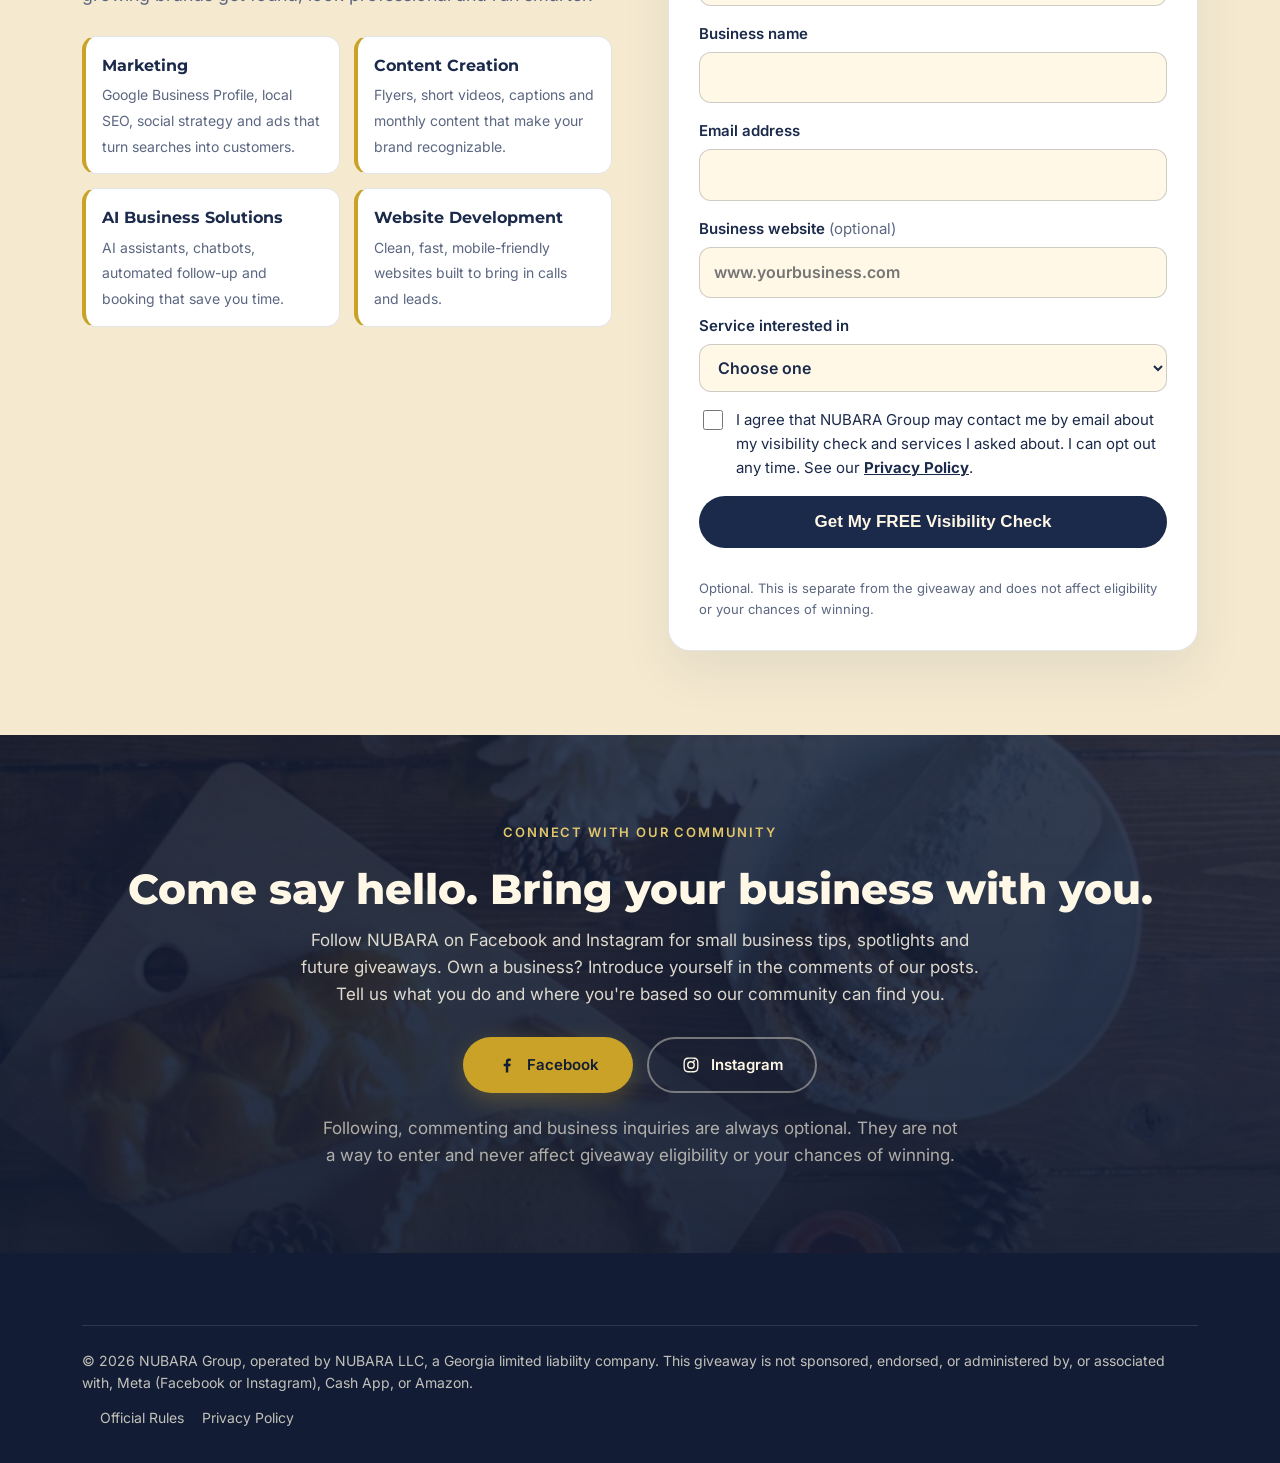
==== commit 6dc01bec: "Giveaway page: website entry form, business visibility check lead form, community section; rules upd" ====
--- a/giveaway/index.html
+++ b/giveaway/index.html
@@ -4,11 +4,12 @@
   <meta charset="UTF-8">
   <meta name="viewport" content="width=device-width, initial-scale=1.0">
   <title>Thanksgiving Giveaway | NUBARA Group</title>
-  <meta name="description" content="Enter the NUBARA Group Thanksgiving Giveaway for a chance to win $75. Free to enter. U.S. residents 18+. No purchase or social media required.">
+  <meta name="description" content="Giving Thanks. Giving Back. Enter the NUBARA Group Thanksgiving Giveaway for a chance to win $75. Free to enter on our website. U.S. residents 18+.">
   <link rel="canonical" href="https://www.nubaragroup.com/giveaway/">
   <meta property="og:title" content="Win $75 This Thanksgiving | NUBARA Group">
-  <meta property="og:description" content="Free to enter. One winner gets $50 Cash App + a $25 Amazon gift card. U.S. residents 18+.">
+  <meta property="og:description" content="Giving Thanks. Giving Back. One winner gets $50 Cash App + a $25 Amazon gift card. Free to enter. U.S. residents 18+.">
   <meta property="og:url" content="https://www.nubaragroup.com/giveaway/">
+  <meta property="og:image" content="https://www.nubaragroup.com/promo/thanksgiving-hero.jpg">
   <meta property="og:type" content="website">
   <link rel="icon" href="../assets/favicon.svg" type="image/svg+xml">
   <link rel="preconnect" href="https://fonts.googleapis.com">
@@ -28,27 +29,25 @@
 </header>
 
 <main>
+  <!-- SECTION 1: GIVEAWAY -->
   <section class="gv-hero">
     <svg class="gv-leaves" viewBox="0 0 1200 600" preserveAspectRatio="xMidYMid slice" aria-hidden="true">
       <g fill="none" stroke="#C9A227" stroke-width="1.2" opacity=".55">
         <path d="M1040 90c40-30 90-20 110 20-50 10-80 40-110-20z"/><path d="M1040 90c25 5 60 0 110 20"/>
         <path d="M30 575c30-40 85-40 105-5-45 15-75 35-105 5z"/><path d="M30 575c25-2 60-10 105-5"/>
-        <path d="M980 470c40-15 80 5 85 45-45-5-75 5-85-45z"/><path d="M980 470c20 10 50 25 85 45"/>
-      </g>
-      <g fill="#C1652A" opacity=".18">
-        <circle cx="1100" cy="380" r="70"/><circle cx="70" cy="120" r="45"/>
       </g>
     </svg>
     <div class="wrap">
       <div>
-        <span class="eyebrow" data-p="eyebrow">Thanksgiving Giveaway</span>
+        <span class="eyebrow" data-p="eyebrow">Giving Thanks. Giving Back.</span>
         <h1 data-p="headline-html">Win <span class="gold">$75</span> This Thanksgiving</h1>
-        <p class="lead" data-p="intro">We're thankful for every business owner and neighbor who supports NUBARA. To say thanks, we're giving one lucky winner a $75 holiday prize. Free to enter, no purchase and no social media required.</p>
+        <p class="lead" data-p="intro">This Thanksgiving, NUBARA Group is celebrating small business owners, entrepreneurs and individuals nationwide. To say thanks, one lucky winner gets a $75 holiday prize. Free to enter. No purchase necessary.</p>
         <div class="gv-facts">
           <span class="gv-chip" data-p="window">Enter Nov 20 to Nov 25, 2026</span>
           <span class="gv-chip" data-p="announce-chip">Winner announced Nov 26</span>
           <span class="gv-chip">U.S. residents 18+</span>
         </div>
+        <a class="btn btn-gold gv-hero-cta" href="#enter">Enter the Giveaway</a>
       </div>
       <div class="gv-prize">
         <div class="label">Grand prize &middot; <span data-p="winners-text">1 winner</span></div>
@@ -67,21 +66,92 @@
     <div class="wrap">
       <div class="gv-steps">
         <span class="eyebrow" style="color:#9A7A14">How to enter</span>
-        <h2>Enter on Facebook</h2>
+        <h2>Enter right here in under a minute</h2>
         <ol>
-          <li>Go to our giveaway post on the NUBARA Facebook page.</li>
-          <li>Comment <strong data-p="commentWord">GIVEAWAY</strong> on the post.</li>
-          <li>That's it. One winner is picked at random.</li>
+          <li>Fill in your name, email and state.</li>
+          <li>Confirm you're 18 or older and agree to the rules.</li>
+          <li>Tap <strong>Enter Giveaway</strong>. That's it.</li>
         </ol>
-        <p class="fine">One entry per person (extra comments don't add entries). U.S. residents 18+. No purchase necessary. Read the <a href="rules.html">Official Rules</a>.</p>
+        <p class="fine">One entry per person and email. No purchase, follow, like, comment or share required. The winner is picked at random on <span data-p="announceLabel">November 26, 2026</span> and notified by email. Read the <a href="rules.html">Official Rules</a>.</p>
       </div>
 
-      <div class="gv-card gv-fb-card">
-        <h3>Ready to enter?</h3>
-        <p class="sub">Comment <strong data-p="commentWord">GIVEAWAY</strong> on our Facebook giveaway post between <span data-p="window-plain">Nov 20 and Nov 25</span>. Winner announced <span data-p="announceLabel">November 26, 2026</span>.</p>
-        <a class="btn btn-gold" id="gv-fb" href="https://www.facebook.com/share/1UodZsdjBU/" target="_blank" rel="noopener" style="width:100%;font-size:17px;padding:16px 24px">Enter on Facebook</a>
-        <p class="fine" style="margin:14px 0 0;font-size:13px;color:var(--muted)">This giveaway is not sponsored, endorsed, or administered by, or associated with, Facebook.</p>
+      <div class="gv-card" id="gv-card">
+        <div id="gv-form-wrap">
+          <h3>Enter the giveaway</h3>
+          <p class="sub">We only use this to run the giveaway and contact the winner. You won't be added to any mailing list.</p>
+          <form class="gv-form" id="gv-form" novalidate>
+            <label class="f">Full name<input type="text" name="name" autocomplete="name" maxlength="80" required></label>
+            <label class="f">Email address<input type="email" name="email" autocomplete="email" maxlength="120" required></label>
+            <label class="f">State of residence
+              <select name="state" required>
+                <option value="">Select your state</option>
+                <option>Alabama</option><option>Alaska</option><option>Arizona</option><option>Arkansas</option><option>California</option><option>Colorado</option><option>Connecticut</option><option>Delaware</option><option>District of Columbia</option><option>Florida</option><option>Georgia</option><option>Hawaii</option><option>Idaho</option><option>Illinois</option><option>Indiana</option><option>Iowa</option><option>Kansas</option><option>Kentucky</option><option>Louisiana</option><option>Maine</option><option>Maryland</option><option>Massachusetts</option><option>Michigan</option><option>Minnesota</option><option>Mississippi</option><option>Missouri</option><option>Montana</option><option>Nebraska</option><option>Nevada</option><option>New Hampshire</option><option>New Jersey</option><option>New Mexico</option><option>New York</option><option>North Carolina</option><option>North Dakota</option><option>Ohio</option><option>Oklahoma</option><option>Oregon</option><option>Pennsylvania</option><option>Rhode Island</option><option>South Carolina</option><option>South Dakota</option><option>Tennessee</option><option>Texas</option><option>Utah</option><option>Vermont</option><option>Virginia</option><option>Washington</option><option>West Virginia</option><option>Wisconsin</option><option>Wyoming</option>
+              </select>
+            </label>
+            <label class="gv-check"><input type="checkbox" name="age" required><span>I confirm I am 18 years of age or older and a legal U.S. resident.</span></label>
+            <label class="gv-check"><input type="checkbox" name="rules" required><span>I agree to the <a href="rules.html" target="_blank" rel="noopener">Official Giveaway Rules</a>.</span></label>
+            <div class="gv-hp" aria-hidden="true"><label>Leave blank<input type="text" name="website" tabindex="-1" autocomplete="off"></label></div>
+            <button class="btn btn-gold" type="submit">Enter Giveaway</button>
+            <p class="gv-status" id="gv-status" role="status" aria-live="polite"></p>
+          </form>
+        </div>
       </div>
+    </div>
+  </section>
+
+  <!-- SECTION 2: SUPPORT SMALL BUSINESSES -->
+  <section class="gv-biz" id="business">
+    <div class="wrap">
+      <div class="gv-biz-copy">
+        <span class="eyebrow" style="color:#9A7A14">Support Small Businesses</span>
+        <h2>Your Business Deserves to Be Seen.</h2>
+        <p class="gv-biz-lead">NUBARA Group helps small businesses, entrepreneurs and growing brands get found, look professional and run smarter.</p>
+        <div class="gv-svc">
+          <div><b>Marketing</b><span>Google Business Profile, local SEO, social strategy and ads that turn searches into customers.</span></div>
+          <div><b>Content Creation</b><span>Flyers, short videos, captions and monthly content that make your brand recognizable.</span></div>
+          <div><b>AI Business Solutions</b><span>AI assistants, chatbots, automated follow-up and booking that save you time.</span></div>
+          <div><b>Website Development</b><span>Clean, fast, mobile-friendly websites built to bring in calls and leads.</span></div>
+        </div>
+      </div>
+
+      <div class="gv-card" id="lead-card">
+        <div id="lead-wrap">
+          <h3>Get Your FREE Business Visibility Check</h3>
+          <p class="sub">We'll look at how customers find you online and send back what we found and the first thing to fix. No cost, no obligation.</p>
+          <form class="gv-form" id="lead-form" novalidate>
+            <label class="f">Full name<input type="text" name="name" autocomplete="name" maxlength="80" required></label>
+            <label class="f">Business name<input type="text" name="company" autocomplete="organization" maxlength="120" required></label>
+            <label class="f">Email address<input type="email" name="email" autocomplete="email" maxlength="120" required></label>
+            <label class="f"><span>Business website <span class="opt">(optional)</span></span><input type="text" name="site" inputmode="url" maxlength="200" placeholder="www.yourbusiness.com"></label>
+            <label class="f">Service interested in
+              <select name="service" id="lead-service" required>
+                <option value="">Choose one</option>
+              </select>
+            </label>
+            <label class="gv-check"><input type="checkbox" name="consent" required><span>I agree that NUBARA Group may contact me by email about my visibility check and services I asked about. I can opt out any time. See our <a href="../privacy-policy.html" target="_blank" rel="noopener">Privacy Policy</a>.</span></label>
+            <div class="gv-hp" aria-hidden="true"><label>Leave blank<input type="text" name="website" tabindex="-1" autocomplete="off"></label></div>
+            <button class="btn btn-navy" type="submit">Get My FREE Visibility Check</button>
+            <p class="gv-status" id="lead-status" role="status" aria-live="polite"></p>
+          </form>
+          <p class="gv-note">Optional. This is separate from the giveaway and does not affect eligibility or your chances of winning.</p>
+        </div>
+      </div>
+    </div>
+  </section>
+
+  <!-- SECTION 3: COMMUNITY -->
+  <section class="gv-community" id="community">
+    <div class="wrap">
+      <span class="eyebrow">Connect With Our Community</span>
+      <h2>Come say hello. Bring your business with you.</h2>
+      <p>Follow NUBARA on Facebook and Instagram for small business tips, spotlights and future giveaways. Own a business? Introduce yourself in the comments of our posts. Tell us what you do and where you're based so our community can find you.</p>
+      <div class="gv-social">
+        <a class="btn btn-gold" id="gv-fb" href="https://www.facebook.com/share/1UodZsdjBU/" target="_blank" rel="noopener">
+          <svg viewBox="0 0 24 24" aria-hidden="true"><path fill="currentColor" d="M13.5 21v-7.5h2.5l.4-3h-2.9V8.6c0-.9.3-1.5 1.5-1.5h1.5V4.4c-.3 0-1.2-.1-2.2-.1-2.2 0-3.7 1.3-3.7 3.8v2.4H8v3h2.6V21h2.9z"/></svg>Facebook</a>
+        <a class="btn btn-ghost" id="gv-ig" href="https://www.instagram.com/nubaraofficial" target="_blank" rel="noopener">
+          <svg viewBox="0 0 24 24" aria-hidden="true"><path fill="currentColor" d="M12 7.3A4.7 4.7 0 1 0 12 16.7 4.7 4.7 0 0 0 12 7.3zm0 7.7a3 3 0 1 1 0-6 3 3 0 0 1 0 6zm4.9-7.9a1.1 1.1 0 1 1-2.2 0 1.1 1.1 0 0 1 2.2 0zM12 4.6c2.4 0 2.7 0 3.6.1 2.4.1 3.6 1.3 3.7 3.7.1.9.1 1.2.1 3.6s0 2.7-.1 3.6c-.1 2.4-1.3 3.6-3.7 3.7-.9.1-1.2.1-3.6.1s-2.7 0-3.6-.1c-2.4-.1-3.6-1.3-3.7-3.7-.1-.9-.1-1.2-.1-3.6s0-2.7.1-3.6C4.8 6 6 4.8 8.4 4.7c.9-.1 1.2-.1 3.6-.1zM12 3c-2.4 0-2.8 0-3.7.1C5 3.2 3.2 5 3.1 8.3 3 9.2 3 9.6 3 12s0 2.8.1 3.7c.1 3.3 1.9 5.1 5.2 5.2.9.1 1.3.1 3.7.1s2.8 0 3.7-.1c3.3-.1 5.1-1.9 5.2-5.2.1-.9.1-1.3.1-3.7s0-2.8-.1-3.7C20.8 5 19 3.2 15.7 3.1 14.8 3 14.4 3 12 3z"/></svg>Instagram</a>
+      </div>
+      <p class="gv-note light">Following, commenting and business inquiries are always optional. They are not a way to enter and never affect giveaway eligibility or your chances of winning.</p>
     </div>
   </section>
 </main>
--- a/promo/promo.css
+++ b/promo/promo.css
@@ -8,6 +8,12 @@
 .promo-bar { background: linear-gradient(90deg, #C9A227, #E2C76A); color: #121D35; font-weight: 600; font-size: 15px; }
 .promo-bar a { display: flex; align-items: center; justify-content: center; gap: 10px; padding: 11px 16px; text-decoration: none; color: inherit; text-align: center; }
 .promo-bar strong { text-decoration: underline; text-underline-offset: 3px; white-space: nowrap; }
+.promo-bar-img { background-size: cover; background-position: center 55%; color: var(--cream); border-bottom: 2px solid var(--gold); }
+.promo-bar-img a { justify-content: space-between; max-width: var(--max); margin: 0 auto; padding: 22px 22px; gap: 16px; text-align: left; }
+.pb-text { display: grid; gap: 2px; }
+.pb-eyebrow { font-size: 12px; letter-spacing: .16em; text-transform: uppercase; color: var(--gold-soft); font-weight: 700; }
+.pb-main { font-family: "Montserrat", sans-serif; font-weight: 800; font-size: clamp(17px, 2.2vw, 24px); color: var(--cream); }
+.promo-bar-img .pb-btn { text-decoration: none; background: var(--gold); color: var(--navy-deep); padding: 10px 20px; border-radius: 999px; font-size: 15px; box-shadow: 0 8px 20px rgba(0,0,0,.25); }
 
 /* Hero */
 .gv-hero { position: relative; overflow: hidden; color: var(--cream); padding: 84px 0 96px;
@@ -61,6 +67,31 @@
 .gv-closed h3 { font-size: 22px; margin-bottom: 8px; }
 .gv-closed p { color: var(--muted); margin: 0; }
 
+.gv-hero-cta { margin-top: 26px; }
+.gv-form .opt { font-weight: 400; color: var(--muted); }
+.gv-note { font-size: 13px; color: var(--muted); margin: 14px 0 0; }
+.gv-note.light { color: rgba(255,248,231,.65); max-width: 640px; margin: 22px auto 0; }
+
+/* Section 2: Support Small Businesses */
+.gv-biz { padding: 84px 0; background: var(--cream-deep); border-top: 1px solid var(--line); }
+.gv-biz .wrap { display: grid; grid-template-columns: 1fr 1fr; gap: 56px; align-items: start; }
+.gv-biz h2 { font-size: clamp(30px, 3.8vw, 46px); font-weight: 800; letter-spacing: -.015em; margin-bottom: 14px; }
+.gv-biz-lead { color: var(--muted); font-size: 18px; margin: 0 0 26px; }
+.gv-svc { display: grid; grid-template-columns: 1fr 1fr; gap: 14px; }
+.gv-svc div { background: #fff; border: 1px solid var(--line); border-left: 4px solid var(--gold); border-radius: 14px; padding: 16px 16px 14px; }
+.gv-svc b { display: block; font-family: "Montserrat", sans-serif; font-size: 16px; color: var(--navy); margin-bottom: 4px; }
+.gv-svc span { font-size: 14px; color: var(--muted); line-height: 1.45; }
+.gv-form .btn-navy { width: 100%; font-size: 17px; padding: 16px 24px; border: 0; cursor: pointer; }
+
+/* Section 3: Community */
+.gv-community { padding: 84px 0; background: var(--navy-deep); color: var(--cream); text-align: center; }
+.gv-community h2 { font-size: clamp(28px, 3.6vw, 42px); font-weight: 800; color: var(--cream); margin: 4px 0 14px; }
+.gv-community p { max-width: 680px; margin: 0 auto; color: rgba(255,248,231,.85); font-size: 17px; }
+.gv-community .eyebrow { color: var(--gold-soft); }
+.gv-social { display: flex; justify-content: center; gap: 14px; flex-wrap: wrap; margin-top: 28px; }
+.gv-social .btn { display: inline-flex; align-items: center; gap: 10px; min-width: 170px; justify-content: center; }
+.gv-social svg { width: 20px; height: 20px; }
+
 /* Rules page */
 .gv-rules { max-width: 820px; margin: 0 auto; padding: 56px 22px 80px; }
 .gv-rules h1 { font-size: clamp(30px, 4vw, 42px); font-weight: 800; margin-bottom: 6px; }
@@ -69,7 +100,8 @@
 .gv-rules .nopurchase { font-weight: 700; color: var(--navy); background: #fff; border-left: 4px solid var(--gold); padding: 14px 18px; border-radius: 10px; }
 
 @media (max-width: 900px) {
-  .gv-hero .wrap, .gv-entry .wrap { grid-template-columns: 1fr; gap: 36px; }
+  .gv-hero .wrap, .gv-entry .wrap, .gv-biz .wrap { grid-template-columns: 1fr; gap: 36px; }
+  .gv-biz, .gv-community { padding: 56px 0; }
   .gv-hero { padding: 56px 0 64px; }
   .gv-entry { padding: 56px 0; }
 }
@@ -77,4 +109,6 @@
   .gv-card { padding: 22px 18px; }
   .gv-prize { padding: 26px 18px; }
   .promo-bar { font-size: 14px; }
+  .gv-svc { grid-template-columns: 1fr; }
+  .gv-social .btn { width: 100%; }
 }
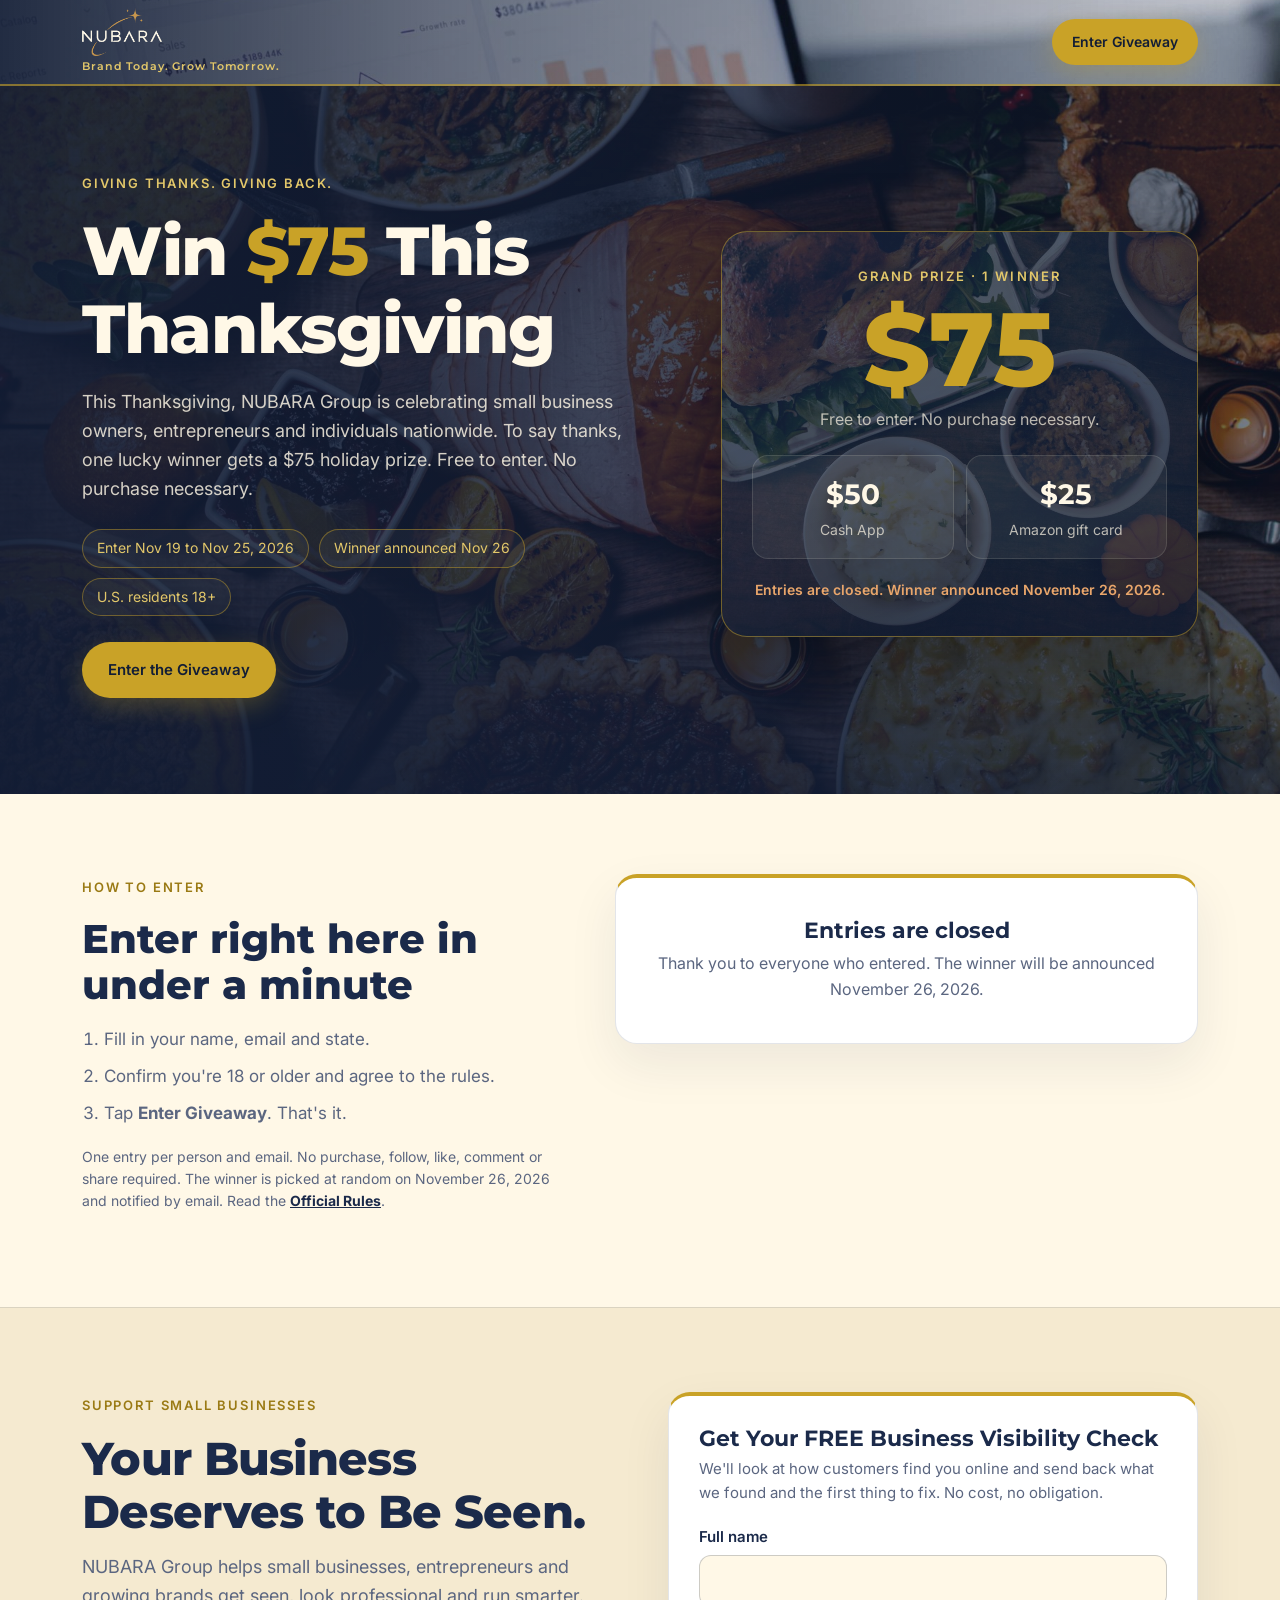
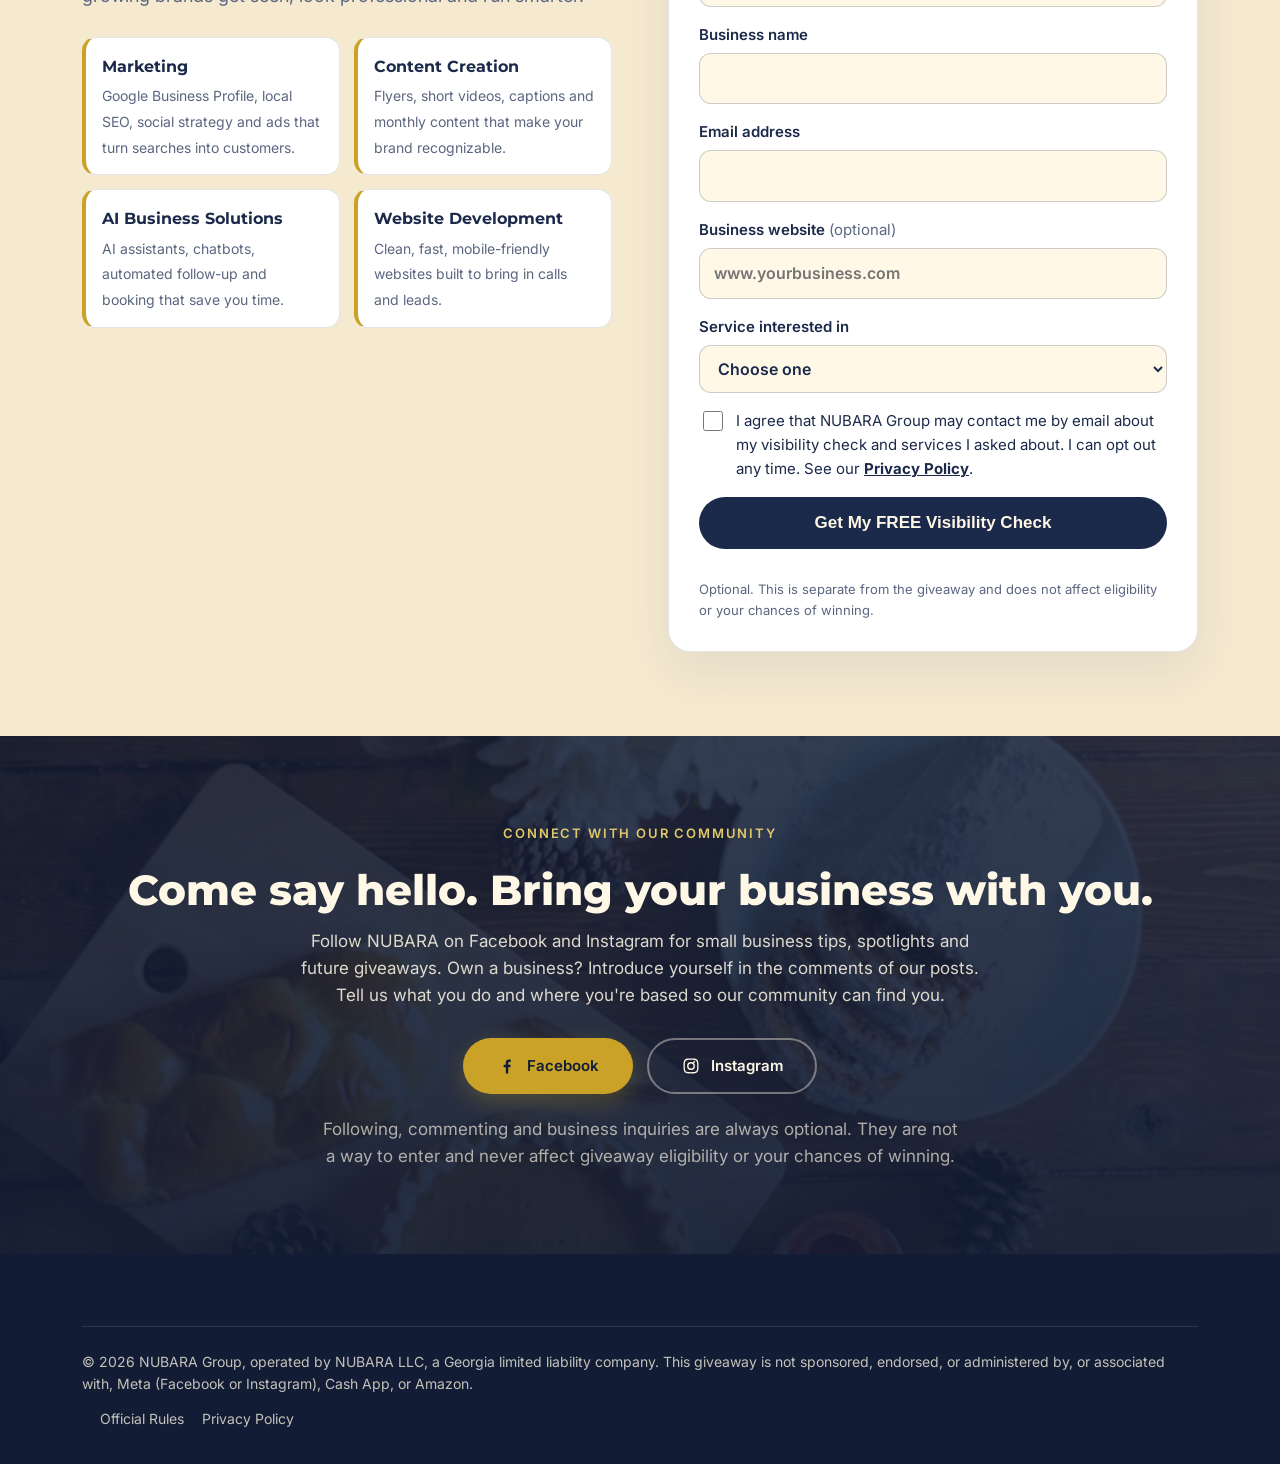
==== commit aa96e021: "Rename Be Found Score to Visibara Score; get found -> get seen/show up Co-Authored-By: Claude Opus 5" ====
--- a/giveaway/index.html
+++ b/giveaway/index.html
@@ -105,7 +105,7 @@
       <div class="gv-biz-copy">
         <span class="eyebrow" style="color:#9A7A14">Support Small Businesses</span>
         <h2>Your Business Deserves to Be Seen.</h2>
-        <p class="gv-biz-lead">NUBARA Group helps small businesses, entrepreneurs and growing brands get found, look professional and run smarter.</p>
+        <p class="gv-biz-lead">NUBARA Group helps small businesses, entrepreneurs and growing brands get seen, look professional and run smarter.</p>
         <div class="gv-svc">
           <div><b>Marketing</b><span>Google Business Profile, local SEO, social strategy and ads that turn searches into customers.</span></div>
           <div><b>Content Creation</b><span>Flyers, short videos, captions and monthly content that make your brand recognizable.</span></div>
@@ -166,5 +166,6 @@
 </footer>
 
 <script src="../promo/promo.js"></script>
+<!-- Cloudflare Web Analytics --><script type='module' src='https://static.cloudflareinsights.com/beacon.min.js' data-cf-beacon='{"token": "90c4c765b89a4a79b13aca166b0703b9"}'></script><!-- End Cloudflare Web Analytics -->
 </body>
 </html>
--- a/assets/styles.css
+++ b/assets/styles.css
@@ -35,9 +35,8 @@
 /* Header */
 .site-header {
   position: sticky; top: 0; z-index: 50;
-  background: rgba(18, 29, 53, 0.94);
-  backdrop-filter: blur(10px);
-  border-bottom: 1px solid rgba(201, 162, 39, 0.25);
+  background: linear-gradient(90deg, rgba(18, 29, 53, .93) 0%, rgba(18, 29, 53, .62) 35%, rgba(18, 29, 53, .18) 100%), url("header-dashboard.jpg") center 45% / cover no-repeat, #121D35;
+  border-bottom: 2px solid rgba(201, 162, 39, .6);
 }
 .nav { display: flex; align-items: center; justify-content: space-between; height: 84px; gap: 20px; }
 .brand { display: flex; flex-direction: column; align-items: flex-start; text-decoration: none; }
@@ -279,3 +278,133 @@
   .check-form .two { grid-template-columns: 1fr; }
 }
 #check { scroll-margin-top: 80px; }
+
+/* Quiz promo (homepage #check) */
+.quiz-promo { display: flex; align-items: center; justify-content: space-between; gap: 16px; margin-top: 26px; padding: 18px 20px; border-radius: 16px; background: var(--navy); color: var(--cream); text-decoration: none; border-left: 4px solid var(--gold); box-shadow: 0 14px 34px rgba(18, 29, 53, .18); transition: transform .15s; }
+.quiz-promo:hover { transform: translateY(-2px); }
+.qp-text { display: grid; gap: 3px; }
+.qp-eyebrow { font-family: "Montserrat", sans-serif; font-size: 11px; font-weight: 700; letter-spacing: .14em; text-transform: uppercase; color: var(--gold-soft); }
+.qp-text strong { font-family: "Montserrat", sans-serif; font-size: 17px; color: #fff; }
+.qp-text span:last-child { font-size: 14.5px; color: rgba(255, 248, 231, .8); }
+.qp-btn { flex: 0 0 auto; background: var(--gold); color: var(--navy-deep); font-family: "Montserrat", sans-serif; font-weight: 700; font-size: 14px; padding: 11px 16px; border-radius: 999px; white-space: nowrap; }
+@media (max-width: 520px) { .quiz-promo { flex-direction: column; align-items: stretch; text-align: left; } .qp-btn { text-align: center; } }
+
+/* Photo panel behind "See what customers see" */
+.check-photo { background: linear-gradient(160deg, rgba(18, 29, 53, .82) 0%, rgba(27, 42, 74, .78) 55%, rgba(18, 29, 53, .90) 100%), url(check-team.jpg) center / cover no-repeat, var(--navy); border-radius: 22px; padding: 36px 30px; box-shadow: 0 24px 60px rgba(18, 29, 53, .22); border-top: 4px solid var(--gold); }
+.check-photo .eyebrow { color: var(--gold-soft); }
+.check-photo h2 { color: #fff; }
+.check-photo p { color: rgba(255, 248, 231, .88); }
+.check-photo .check-list li { color: #fff; }
+.check-photo .check-list li::before { box-shadow: inset 0 0 0 4px var(--navy); }
+.check-photo .quiz-promo { background: rgba(18, 29, 53, .78); border: 1px solid rgba(201, 162, 39, .55); border-left: 4px solid var(--gold); }
+@media (max-width: 520px) { .check-photo { padding: 28px 20px; } }
+
+/* Section photos (added Nov 21) */
+.steps-section { background: linear-gradient(180deg, rgba(18, 29, 53, .88), rgba(27, 42, 74, .84)), url(office-floor.jpg) center / cover no-repeat, var(--navy); }
+.steps-section .section-head .eyebrow { color: var(--gold-soft); }
+.steps-section .section-head h2 { color: #fff; }
+.steps-section .section-head p { color: rgba(255, 248, 231, .85); }
+#why { background: linear-gradient(180deg, rgba(255, 248, 231, .90) 0%, rgba(255, 248, 231, .80) 55%, rgba(255, 248, 231, .55) 100%), url(savannah-riverfront.jpg) center 70% / cover no-repeat, var(--cream); }
+#score .cta-band { background: linear-gradient(120deg, rgba(18, 29, 53, .94), rgba(27, 42, 74, .86) 60%, rgba(36, 54, 92, .80)), url(cafe-business.jpg) center / cover no-repeat, var(--navy); }
+#contact .cta-band { background: linear-gradient(120deg, rgba(18, 29, 53, .93), rgba(27, 42, 74, .82) 60%, rgba(36, 54, 92, .70)), url(atlanta-ballpark.jpg) center 60% / cover no-repeat, var(--navy); }
+/* Hero eyebrow + service pills */
+.hero-eyebrow { display: inline-flex; align-items: center; gap: 10px; margin-bottom: 12px; }
+.hero-eyebrow::before { content: ""; width: 26px; height: 2px; background: var(--gold); }
+.hero-pills { display: flex; flex-wrap: wrap; gap: 8px; margin-bottom: 22px; }
+.hero-pills span { font-family: "Montserrat", sans-serif; font-size: 12.5px; font-weight: 600; letter-spacing: .04em; color: var(--cream); padding: 6px 14px; border-radius: 999px; border: 1px solid rgba(201, 162, 39, .55); background: rgba(18, 29, 53, .45); }
+/* Packages & pricing */
+.pk-grid { display: grid; grid-template-columns: repeat(3, 1fr) 1.35fr; gap: 18px; align-items: stretch; margin-top: 30px; }
+.pk-card { background: #fff; border: 1px solid var(--line); border-top: 4px solid var(--gold); border-radius: 18px; padding: 24px; display: flex; flex-direction: column; box-shadow: 0 14px 34px rgba(27, 42, 74, .07); }
+.pk-name { font-family: "Montserrat", sans-serif; font-weight: 700; font-size: 17px; color: var(--navy); }
+.pk-price { font-family: "Montserrat", sans-serif; font-weight: 800; font-size: 38px; color: var(--navy); margin: 6px 0 10px; line-height: 1; }
+.pk-price small { font-size: 16px; font-weight: 700; }
+.pk-card p { color: var(--muted); font-size: 15px; flex: 1; }
+.pk-card .btn { text-align: center; margin-top: 12px; }
+.btn-ghost-dark { border: 1.5px solid var(--navy); color: var(--navy); background: transparent; }
+.btn-ghost-dark:hover { background: var(--navy); color: var(--cream); }
+.pk-feature { background: var(--navy); color: var(--cream); border: 1px solid rgba(201, 162, 39, .55); border-top: 4px solid var(--gold); box-shadow: 0 24px 60px rgba(18, 29, 53, .28); }
+.pk-feature .pk-name, .pk-feature .pk-price { color: #fff; }
+.pk-feature .pk-price { color: var(--gold); }
+.pk-badge { align-self: flex-start; font-size: 11px; font-weight: 700; letter-spacing: .12em; text-transform: uppercase; color: var(--navy-deep); background: var(--gold); border-radius: 999px; padding: 5px 11px; margin-bottom: 12px; }
+.pk-setup { font-size: 14px; color: var(--gold-soft); margin-bottom: 12px; }
+.pk-feature ul { margin: 0 0 6px; padding-left: 18px; color: rgba(255, 248, 231, .9); font-size: 15px; display: grid; gap: 6px; flex: 1; align-content: start; }
+.pk-feature .pk-fine { font-size: 12.5px; color: rgba(255, 248, 231, .6); margin: 10px 0 0; flex: 0; }
+@media (max-width: 1000px) { .pk-grid { grid-template-columns: 1fr 1fr; } .pk-feature { grid-column: 1 / -1; } }
+@media (max-width: 560px) { .pk-grid { grid-template-columns: 1fr; } }
+.pk-card p { flex: 0; margin-bottom: 10px; }
+.pk-list { margin: 0; padding-left: 18px; color: var(--ink); font-size: 14.5px; display: grid; gap: 5px; flex: 1; }
+.pk-list li::marker { color: var(--gold); }
+
+.pk-list { align-content: start; }
+/* Packages: 5 side by side over office photo */
+.pk-section { background: linear-gradient(180deg, rgba(18, 29, 53, .90), rgba(18, 29, 53, .82)), url(packages-office.jpg) center 70% / cover no-repeat, var(--navy-deep); }
+.pk-section .section-head .eyebrow { color: var(--gold-soft); }
+.pk-section .section-head h2 { color: #fff; }
+.pk-section .section-head p { color: rgba(255, 248, 231, .85); }
+.pk-grid { grid-template-columns: repeat(5, 1fr); gap: 14px; align-items: stretch; }
+.pk-card { padding: 20px 16px; }
+.pk-name { font-size: 15.5px; }
+.pk-price { font-size: 32px; }
+.pk-card p { font-size: 14px; }
+.pk-list, .pk-feature ul { font-size: 13.5px; padding-left: 16px; }
+.pk-feature { grid-column: auto; display: flex; padding: 20px 16px; transform: translateY(-8px); }
+.pk-feature ul { display: grid; gap: 5px; columns: auto; align-content: start; margin: 0; }
+.pk-feature .btn { align-self: stretch; padding-left: 12px; padding-right: 12px; }
+.pk-badge { font-size: 10px; letter-spacing: .08em; padding: 4px 9px; }
+.pk-setup { font-size: 13px; }
+@media (max-width: 1100px) { .pk-grid { grid-template-columns: repeat(3, 1fr); } .pk-feature { transform: none; } }
+@media (max-width: 760px) { .pk-grid { grid-template-columns: 1fr 1fr; } }
+@media (max-width: 520px) { .pk-grid { grid-template-columns: 1fr; } .pk-list, .pk-feature ul { font-size: 15px; } }
+
+.pk-section { background: linear-gradient(180deg, rgba(18, 29, 53, .80), rgba(18, 29, 53, .70)), url(packages-office.jpg) center 70% / cover no-repeat, var(--navy-deep); }
+.pk-feature { border: 2px solid var(--gold); box-shadow: 0 24px 60px rgba(0, 0, 0, .45); }
+/* Contact Sales */
+.sales-section { padding: 72px 0; background: var(--cream); }
+.sales-grid { display: grid; grid-template-columns: .9fr 1.1fr; gap: 48px; align-items: start; }
+.sales-section .check-form { border-top: 4px solid var(--gold); }
+@media (max-width: 900px) { .sales-grid { grid-template-columns: 1fr; gap: 26px; } .sales-section { padding: 52px 0; } }
+.step-list { margin: 12px 0 0; padding-left: 18px; color: var(--muted); font-size: 14.5px; display: grid; gap: 4px; }
+.step-list li::marker { color: var(--gold); }
+/* Tablet: keep nav on one line */
+@media (min-width: 901px) and (max-width: 1180px) { .nav-links { gap: 16px; } .nav-links a { font-size: 14px; white-space: nowrap; } .nav-links .btn { padding: 10px 14px; } .brand-tag { font-size: 10px; } }
+/* Services: side by side with more detail */
+.service { display: flex; flex-direction: column; }
+.service-body { display: flex; flex-direction: column; flex: 1; padding: 0 24px 26px; }
+.service ul { flex: 1; }
+.service li { font-size: 14.5px; padding: 6px 0 6px 24px; }
+.svc-best { font-size: 14px; color: var(--muted); background: var(--cream); border-left: 3px solid var(--gold); border-radius: 10px; padding: 10px 12px; margin: 16px 0 14px !important; }
+.svc-best strong { color: var(--navy); }
+.svc-foot { display: flex; align-items: center; justify-content: space-between; gap: 10px; border-top: 1px solid var(--line); padding-top: 14px; }
+.svc-from { font-size: 14px; color: var(--muted); }
+.svc-from b { font-family: "Montserrat", sans-serif; font-size: 18px; color: var(--navy); }
+.svc-foot a { font-weight: 700; font-size: 14.5px; color: var(--navy); text-decoration: none; border-bottom: 2px solid var(--gold); }
+@media (max-width: 960px) and (min-width: 700px) { .services-grid { grid-template-columns: repeat(3, 1fr); gap: 14px; } .service-body { padding: 0 16px 20px; } .service h3 { font-size: 19px; } .service li { font-size: 13.5px; } }
+/* Free check strip: 5 short tiles side by side */
+.cs-grid { display: grid; grid-template-columns: repeat(5, 1fr); gap: 14px; }
+.cs-grid .check-tile { padding: 18px 16px; }
+.cs-grid .check-tile strong { font-size: 15px; }
+.cs-grid .check-tile span { font-size: 13.5px; line-height: 1.45; }
+.cs-cta { display: flex; align-items: center; gap: 16px; flex-wrap: wrap; margin-top: 26px; }
+.cs-cta span { color: rgba(255, 248, 231, .7); font-size: 14px; }
+@media (max-width: 960px) { .cs-grid { gap: 10px; } .cs-grid .check-tile { padding: 14px 12px; } .cs-grid .check-tile strong { font-size: 14px; } .cs-grid .check-tile span { font-size: 12.5px; } }
+@media (max-width: 760px) { .cs-grid { grid-template-columns: 1fr 1fr; } }
+@media (max-width: 420px) { .cs-grid { grid-template-columns: 1fr; } }
+/* Tablet nav: keep on one line (761-1180px) */
+@media (min-width: 761px) and (max-width: 1180px) { .nav-links { gap: 14px; } .nav-links a { font-size: 13.5px; white-space: nowrap; } .nav-links .btn { padding: 9px 12px; } .brand img { height: 34px; } .brand-tag { font-size: 9.5px; } }
+
+/* Packages: compact boxes (Nov 22) */
+.pk-card { padding: 16px 14px; border-radius: 14px; }
+.pk-price { font-size: 28px; margin: 4px 0 6px; }
+.pk-card p { font-size: 13px; margin-bottom: 8px; }
+.pk-list, .pk-feature ul { font-size: 13px; gap: 3px; line-height: 1.35; }
+.pk-card .btn { margin-top: 10px; padding-top: 10px; padding-bottom: 10px; font-size: 14px; }
+.pk-badge { margin-bottom: 8px; }
+.pk-setup { margin-bottom: 8px; }
+.pk-feature .pk-fine { font-size: 11.5px; margin-top: 8px; }
+@media (max-width: 1100px) { .pk-grid { grid-template-columns: repeat(5, 1fr); gap: 8px; } .pk-card, .pk-feature { padding: 12px 10px; } .pk-name { font-size: 13.5px; } .pk-price { font-size: 22px; } .pk-card p { font-size: 12px; } .pk-list, .pk-feature ul { font-size: 11.5px; padding-left: 13px; } .pk-card .btn { font-size: 12px; padding: 8px 6px; } .pk-badge { font-size: 8.5px; padding: 3px 6px; } .pk-setup { font-size: 11px; } }
+@media (max-width: 760px) { .pk-grid { grid-template-columns: 1fr 1fr; gap: 12px; } .pk-feature { grid-column: 1 / -1; } .pk-list, .pk-feature ul { font-size: 13px; } .pk-card p { font-size: 13px; } .pk-price { font-size: 26px; } }
+/* Founder note (Nov 22) */
+.founder-note { margin: 26px 0 0; padding: 22px 24px; border-left: 4px solid var(--gold); background: rgba(255,248,231,.06); border-radius: 0 14px 14px 0; }
+.fn-label { display: block; font-size: 12px; font-weight: 700; letter-spacing: .14em; text-transform: uppercase; color: var(--gold-soft); margin-bottom: 10px; }
+.founder-note blockquote { margin: 0; font-size: 17px; line-height: 1.6; font-style: italic; color: rgba(255,248,231,.92); }
+.founder-note figcaption { margin-top: 12px; font-weight: 700; font-size: 14px; color: var(--gold); }
